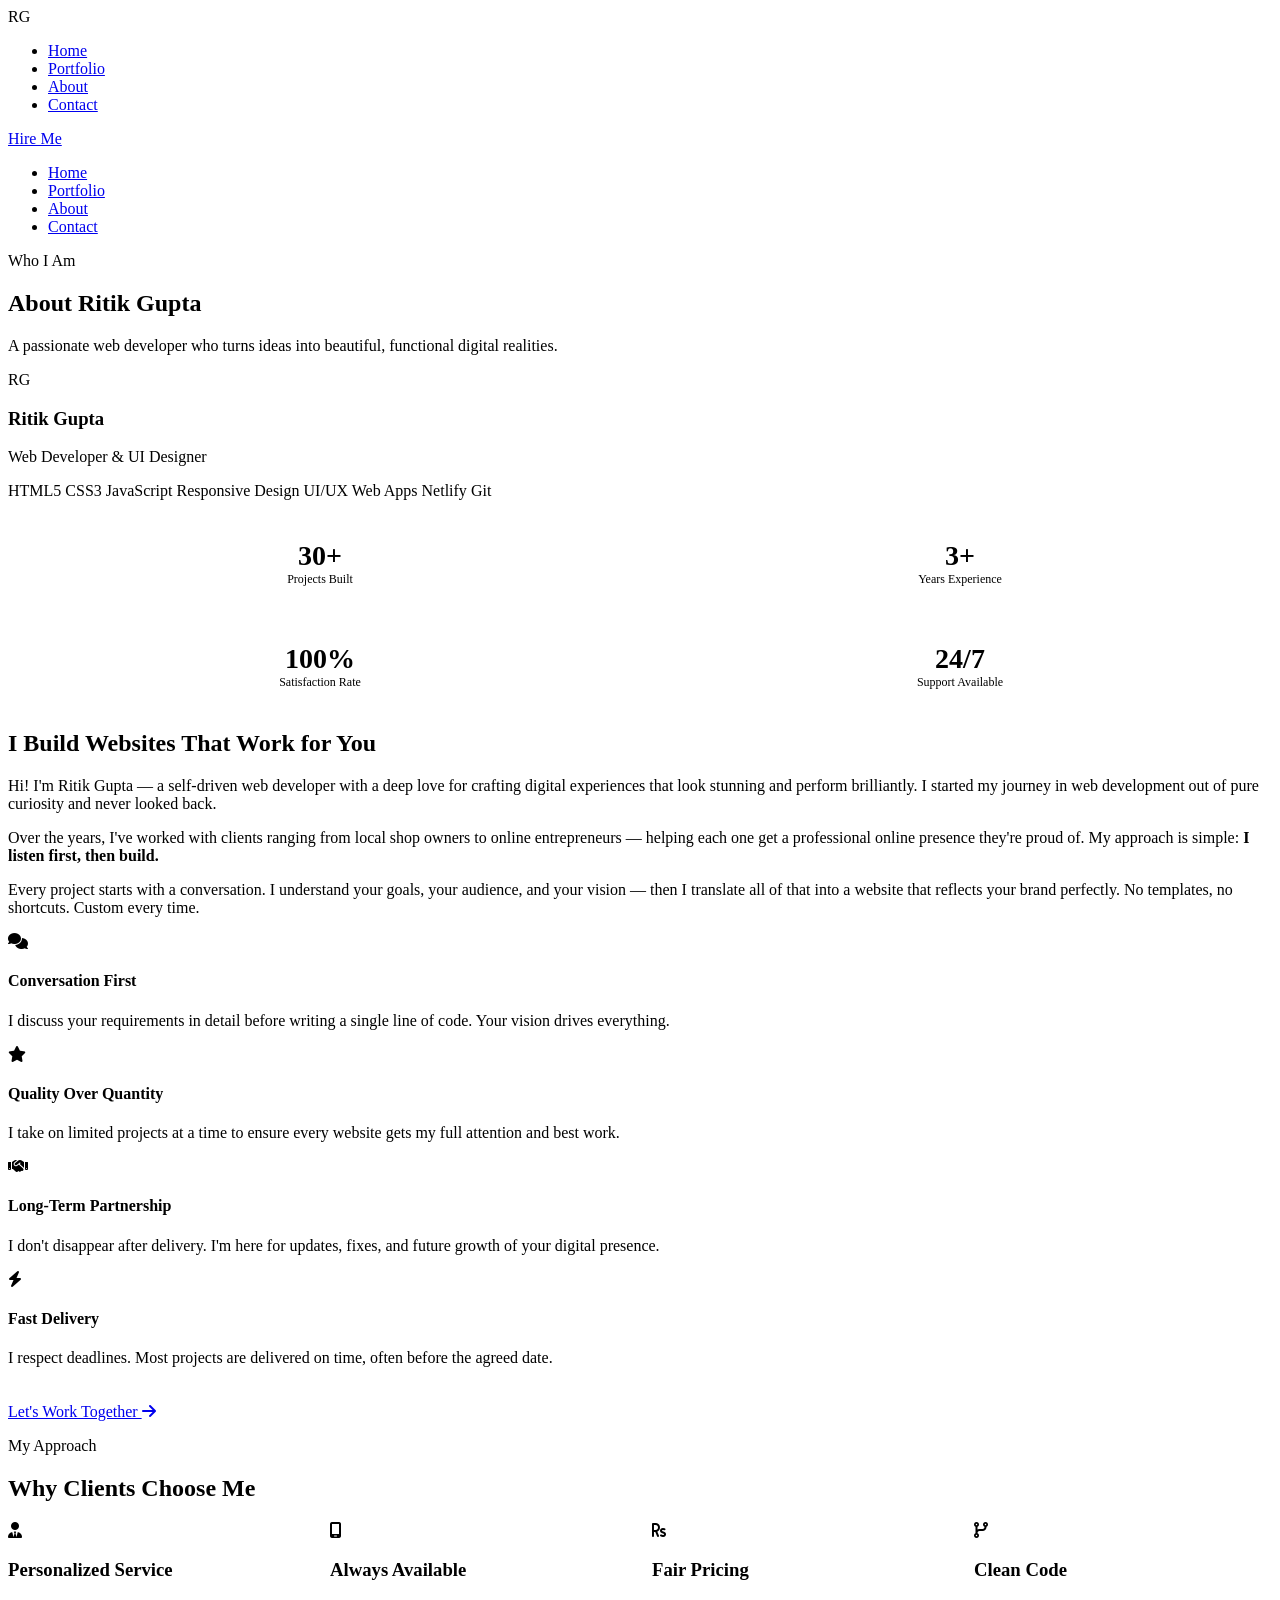
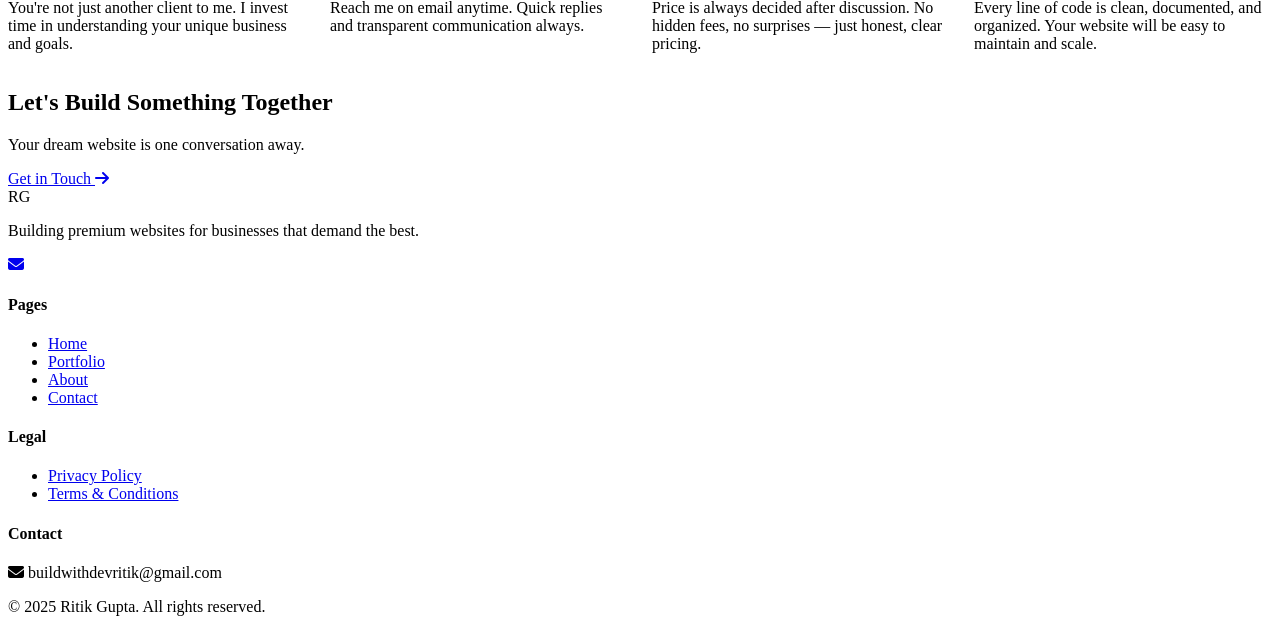
==== about.html @ b6e45e00 "Add files via upload" ====
<!DOCTYPE html>
<html lang="en">
<head>
  <meta charset="UTF-8"/>
  <meta name="viewport" content="width=device-width, initial-scale=1.0"/>
  <title>About | Ritik Gupta</title>
  <link rel="stylesheet" href="css/style.css"/>
  <link rel="stylesheet" href="css/animations.css"/>
  <link href="https://fonts.googleapis.com/css2?family=Playfair+Display:wght@400;600;700;900&family=DM+Sans:wght@300;400;500;600&display=swap" rel="stylesheet"/>
  <link rel="stylesheet" href="https://cdnjs.cloudflare.com/ajax/libs/font-awesome/6.5.0/css/all.min.css"/>
</head>
<body>

  <div class="cursor-dot"></div>
  <div class="cursor-outline"></div>

  <nav class="navbar scrolled" id="navbar">
    <div class="nav-logo"><span class="logo-r">R</span><span class="logo-g">G</span></div>
    <ul class="nav-links">
      <li><a href="index.html">Home</a></li>
      <li><a href="portfolio.html">Portfolio</a></li>
      <li><a href="about.html" class="active">About</a></li>
      <li><a href="contact.html">Contact</a></li>
    </ul>
    <a href="contact.html" class="nav-cta">Hire Me</a>
    <div class="hamburger" id="hamburger"><span></span><span></span><span></span></div>
  </nav>

  <div class="mobile-menu" id="mobileMenu">
    <ul>
      <li><a href="index.html">Home</a></li>
      <li><a href="portfolio.html">Portfolio</a></li>
      <li><a href="about.html">About</a></li>
      <li><a href="contact.html">Contact</a></li>
    </ul>
  </div>

  <section class="page-hero">
    <div class="floating-orb orb1" style="opacity:0.4"></div>
    <p class="page-hero-tag">Who I Am</p>
    <h1>About <span class="gold-text">Ritik Gupta</span></h1>
    <p>A passionate web developer who turns ideas into beautiful, functional digital realities.</p>
  </section>

  <!-- About Main -->
  <section class="section-pad" style="background: var(--dark2);">
    <div class="container">
      <div class="about-grid">
        <div class="about-visual scroll-reveal">
          <div class="about-card-wrap">
            <div class="about-initials">RG</div>
            <h3>Ritik Gupta</h3>
            <p class="role">Web Developer & UI Designer</p>
            <div class="skills-chips">
              <span class="chip">HTML5</span>
              <span class="chip">CSS3</span>
              <span class="chip">JavaScript</span>
              <span class="chip">Responsive Design</span>
              <span class="chip">UI/UX</span>
              <span class="chip">Web Apps</span>
              <span class="chip">Netlify</span>
              <span class="chip">Git</span>
            </div>
          </div>

          <div style="display:grid; grid-template-columns:1fr 1fr; gap:16px; margin-top:20px;">
            <div style="background:var(--dark3); border:1px solid var(--border); border-radius:16px; padding:20px; text-align:center;">
              <div style="font-family:var(--font-display); font-size:28px; font-weight:800; color:var(--gold);">30+</div>
              <div style="font-size:12px; color:var(--white-dim);">Projects Built</div>
            </div>
            <div style="background:var(--dark3); border:1px solid var(--border); border-radius:16px; padding:20px; text-align:center;">
              <div style="font-family:var(--font-display); font-size:28px; font-weight:800; color:var(--gold);">3+</div>
              <div style="font-size:12px; color:var(--white-dim);">Years Experience</div>
            </div>
            <div style="background:var(--dark3); border:1px solid var(--border); border-radius:16px; padding:20px; text-align:center;">
              <div style="font-family:var(--font-display); font-size:28px; font-weight:800; color:var(--gold);">100%</div>
              <div style="font-size:12px; color:var(--white-dim);">Satisfaction Rate</div>
            </div>
            <div style="background:var(--dark3); border:1px solid var(--border); border-radius:16px; padding:20px; text-align:center;">
              <div style="font-family:var(--font-display); font-size:28px; font-weight:800; color:var(--gold);">24/7</div>
              <div style="font-size:12px; color:var(--white-dim);">Support Available</div>
            </div>
          </div>
        </div>

        <div class="about-content scroll-reveal">
          <h2>I Build Websites That <span class="gold-text">Work for You</span></h2>
          <p>Hi! I'm Ritik Gupta — a self-driven web developer with a deep love for crafting digital experiences that look stunning and perform brilliantly. I started my journey in web development out of pure curiosity and never looked back.</p>
          <p>Over the years, I've worked with clients ranging from local shop owners to online entrepreneurs — helping each one get a professional online presence they're proud of. My approach is simple: <strong>I listen first, then build.</strong></p>
          <p>Every project starts with a conversation. I understand your goals, your audience, and your vision — then I translate all of that into a website that reflects your brand perfectly. No templates, no shortcuts. Custom every time.</p>

          <div class="about-values">
            <div class="value-item">
              <i class="fa-solid fa-comments value-icon"></i>
              <div>
                <h4>Conversation First</h4>
                <p>I discuss your requirements in detail before writing a single line of code. Your vision drives everything.</p>
              </div>
            </div>
            <div class="value-item">
              <i class="fa-solid fa-star value-icon"></i>
              <div>
                <h4>Quality Over Quantity</h4>
                <p>I take on limited projects at a time to ensure every website gets my full attention and best work.</p>
              </div>
            </div>
            <div class="value-item">
              <i class="fa-solid fa-handshake value-icon"></i>
              <div>
                <h4>Long-Term Partnership</h4>
                <p>I don't disappear after delivery. I'm here for updates, fixes, and future growth of your digital presence.</p>
              </div>
            </div>
            <div class="value-item">
              <i class="fa-solid fa-bolt value-icon"></i>
              <div>
                <h4>Fast Delivery</h4>
                <p>I respect deadlines. Most projects are delivered on time, often before the agreed date.</p>
              </div>
            </div>
          </div>

          <div style="margin-top:36px;">
            <a href="contact.html" class="btn-primary">Let's Work Together <i class="fa-solid fa-arrow-right"></i></a>
          </div>
        </div>
      </div>
    </div>
  </section>

  <!-- How I Work -->
  <section class="section-pad">
    <div class="container">
      <div class="section-header">
        <p class="section-tag">My Approach</p>
        <h2 class="section-title">Why Clients <span class="gold-text">Choose Me</span></h2>
      </div>
      <div style="display:grid; grid-template-columns: repeat(auto-fit, minmax(260px, 1fr)); gap:24px;">
        <div class="service-card scroll-reveal">
          <div class="service-icon"><i class="fa-solid fa-user-tie"></i></div>
          <h3>Personalized Service</h3>
          <p>You're not just another client to me. I invest time in understanding your unique business and goals.</p>
        </div>
        <div class="service-card scroll-reveal">
          <div class="service-icon"><i class="fa-solid fa-mobile-screen"></i></div>
          <h3>Always Available</h3>
          <p>Reach me on email anytime. Quick replies and transparent communication always.</p>
        </div>
        <div class="service-card scroll-reveal">
          <div class="service-icon"><i class="fa-solid fa-rupee-sign"></i></div>
          <h3>Fair Pricing</h3>
          <p>Price is always decided after discussion. No hidden fees, no surprises — just honest, clear pricing.</p>
        </div>
        <div class="service-card scroll-reveal">
          <div class="service-icon"><i class="fa-solid fa-code-branch"></i></div>
          <h3>Clean Code</h3>
          <p>Every line of code is clean, documented, and organized. Your website will be easy to maintain and scale.</p>
        </div>
      </div>
    </div>
  </section>

  <!-- CTA -->
  <section class="cta-section scroll-reveal">
    <div class="cta-glow"></div>
    <div class="container cta-inner">
      <h2>Let's Build Something <span class="gold-text">Together</span></h2>
      <p>Your dream website is one conversation away.</p>
      <a href="contact.html" class="btn-primary large">Get in Touch <i class="fa-solid fa-arrow-right"></i></a>
    </div>
  </section>

  <footer class="footer">
    <div class="container footer-inner">
      <div class="footer-brand">
        <div class="nav-logo"><span class="logo-r">R</span><span class="logo-g">G</span></div>
        <p>Building premium websites for businesses that demand the best.</p>
        <div class="footer-socials">
          <a href="mailto:buildwithdevritik@gmail.com"><i class="fa-solid fa-envelope"></i></a>
          
        </div>
      </div>
      <div class="footer-links">
        <h4>Pages</h4>
        <ul>
          <li><a href="index.html">Home</a></li>
          <li><a href="portfolio.html">Portfolio</a></li>
          <li><a href="about.html">About</a></li>
          <li><a href="contact.html">Contact</a></li>
        </ul>
      </div>
      <div class="footer-links">
        <h4>Legal</h4>
        <ul>
          <li><a href="privacy.html">Privacy Policy</a></li>
          <li><a href="terms.html">Terms & Conditions</a></li>
        </ul>
      </div>
      <div class="footer-contact">
        <h4>Contact</h4>
        <p><i class="fa-solid fa-envelope"></i> buildwithdevritik@gmail.com</p>
      </div>
    </div>
    <div class="footer-bottom"><p>© 2025 Ritik Gupta. All rights reserved.</p></div>
  </footer>

  <script src="js/main.js"></script>
</body>
</html>
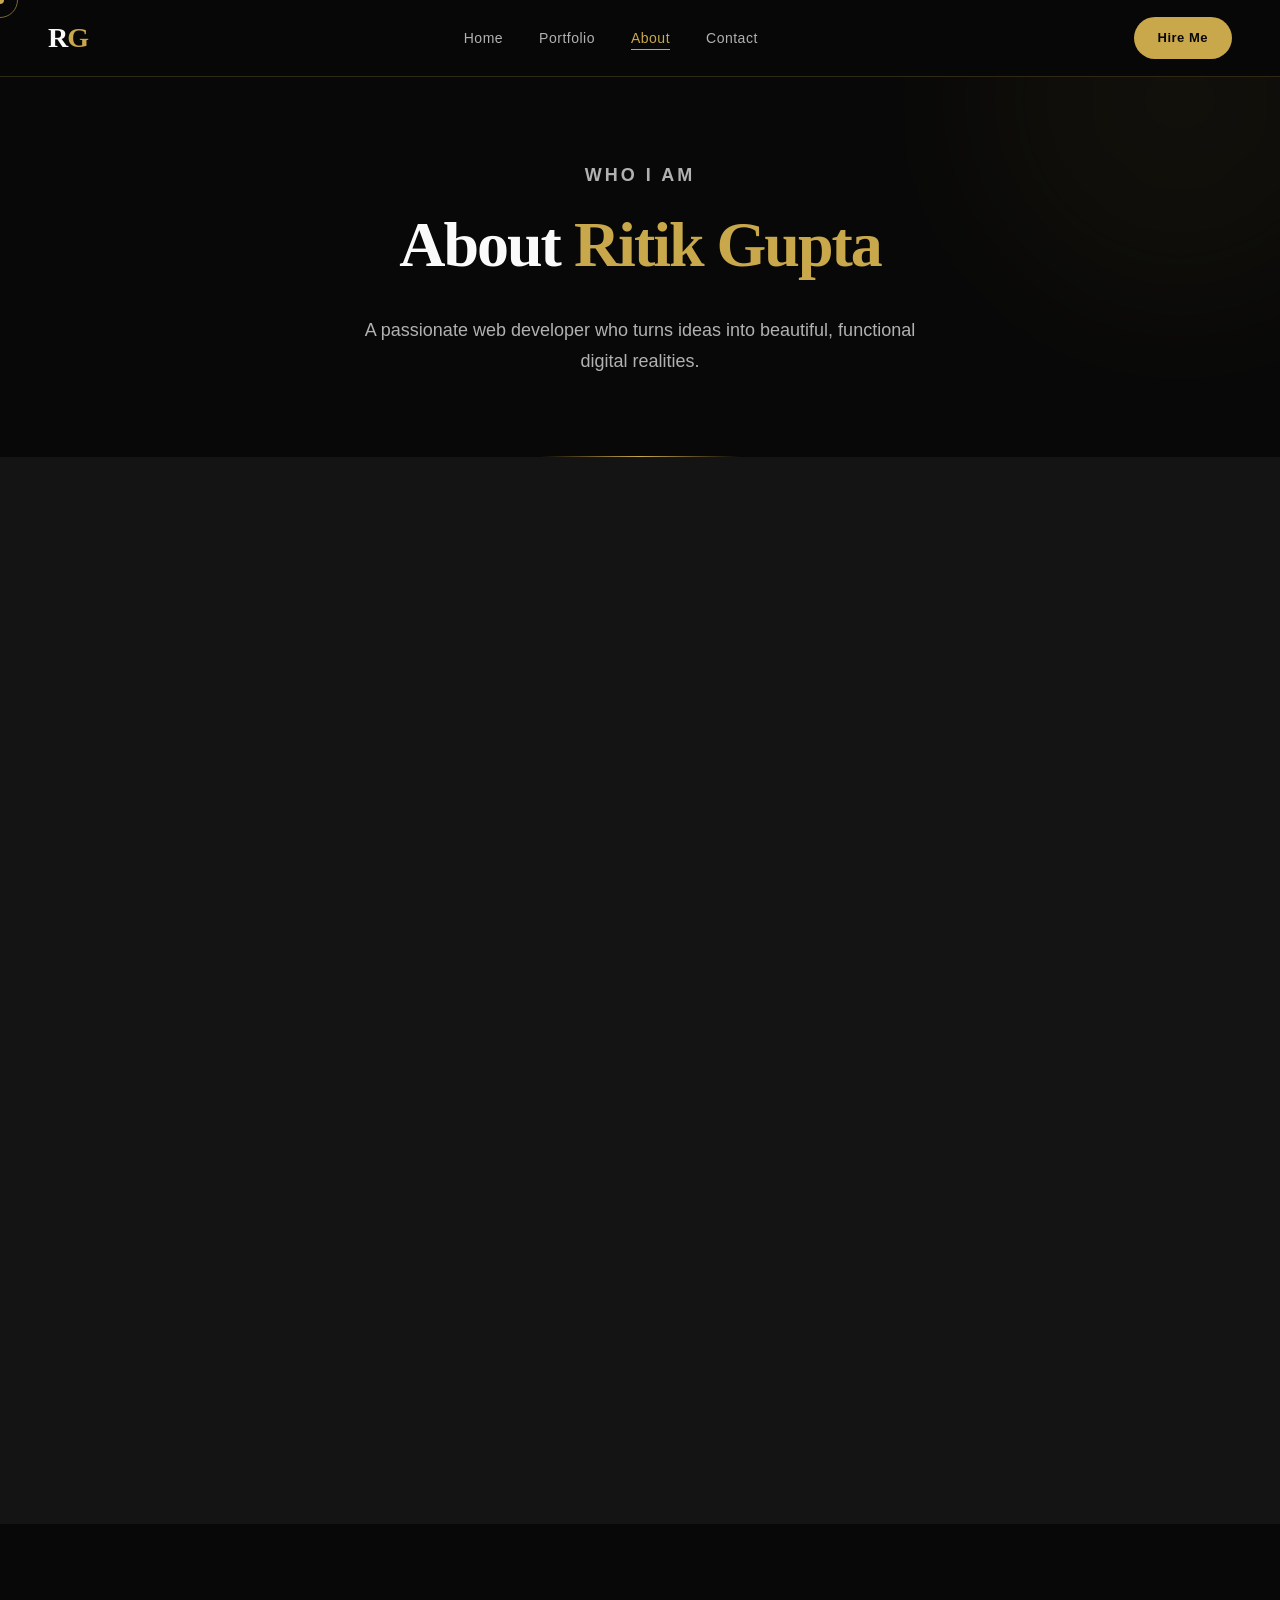
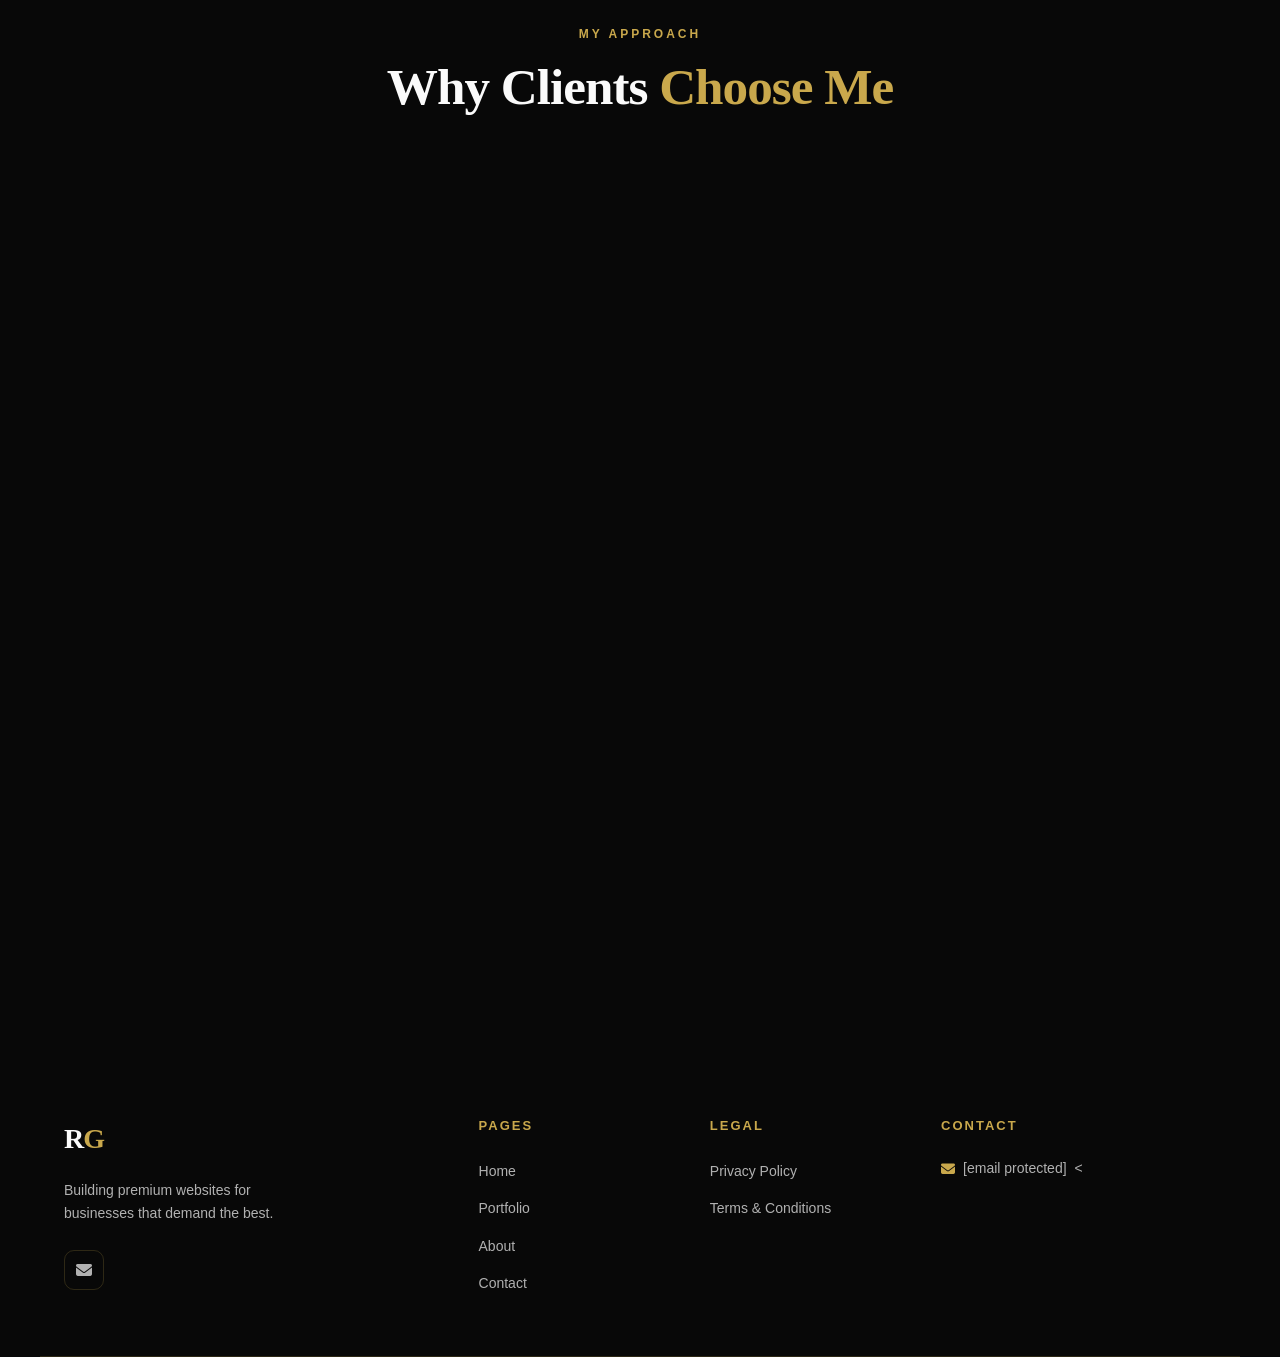
==== commit e74b70c7: "Add files via upload" ====
--- a/about.html
+++ b/about.html
@@ -4,8 +4,8 @@
   <meta charset="UTF-8"/>
   <meta name="viewport" content="width=device-width, initial-scale=1.0"/>
   <title>About | Ritik Gupta</title>
-  <link rel="stylesheet" href="css/style.css"/>
-  <link rel="stylesheet" href="css/animations.css"/>
+  <link rel="stylesheet" href="style.css"/>
+  <link rel="stylesheet" href="animations.css"/>
   <link href="https://fonts.googleapis.com/css2?family=Playfair+Display:wght@400;600;700;900&family=DM+Sans:wght@300;400;500;600&display=swap" rel="stylesheet"/>
   <link rel="stylesheet" href="https://cdnjs.cloudflare.com/ajax/libs/font-awesome/6.5.0/css/all.min.css"/>
 </head>
@@ -176,7 +176,7 @@
         <div class="nav-logo"><span class="logo-r">R</span><span class="logo-g">G</span></div>
         <p>Building premium websites for businesses that demand the best.</p>
         <div class="footer-socials">
-          <a href="mailto:buildwithdevritik@gmail.com"><i class="fa-solid fa-envelope"></i></a>
+          <a href="/cdn-cgi/l/email-protection#b1d3c4d8ddd5c6d8c5d9d5d4c7c3d8c5d8daf1d6dcd0d8dd9fd2dedc"><i class="fa-solid fa-envelope"></i></a>
           
         </div>
       </div>
@@ -198,12 +198,4 @@
       </div>
       <div class="footer-contact">
         <h4>Contact</h4>
-        <p><i class="fa-solid fa-envelope"></i> buildwithdevritik@gmail.com</p>
-      </div>
-    </div>
-    <div class="footer-bottom"><p>© 2025 Ritik Gupta. All rights reserved.</p></div>
-  </footer>
-
-  <script src="js/main.js"></script>
-</body>
-</html>
+        <p><i class="fa-solid fa-envelope"></i> <a href="/cdn-cgi/l/email-protection" class="__cf_email__" data-cfemail="6507100c0901120c110d010013170c110c0e250208040c094b060a08">[email&#160;protected]</a><
--- a/style.css
+++ b/style.css
@@ -0,0 +1,817 @@
+/* ===== ROOT VARIABLES ===== */
+:root {
+  --gold: #C9A84C;
+  --gold-light: #E8C97A;
+  --gold-dark: #9A7A2E;
+  --black: #080808;
+  --dark: #0E0E0E;
+  --dark2: #141414;
+  --dark3: #1C1C1C;
+  --dark4: #242424;
+  --white: #FAFAFA;
+  --white-dim: rgba(250,250,250,0.7);
+  --white-faint: rgba(250,250,250,0.1);
+  --gold-glow: rgba(201,168,76,0.3);
+  --gold-faint: rgba(201,168,76,0.08);
+  --border: rgba(201,168,76,0.2);
+  --font-display: 'Playfair Display', serif;
+  --font-body: 'DM Sans', sans-serif;
+  --transition: all 0.35s cubic-bezier(0.4, 0, 0.2, 1);
+}
+
+*, *::before, *::after { box-sizing: border-box; margin: 0; padding: 0; }
+
+html { scroll-behavior: smooth; }
+
+body {
+  background: var(--black);
+  color: var(--white);
+  font-family: var(--font-body);
+  font-size: 16px;
+  line-height: 1.7;
+  overflow-x: hidden;
+}
+
+a { text-decoration: none; color: inherit; }
+ul { list-style: none; }
+img { max-width: 100%; display: block; }
+
+.container { max-width: 1200px; margin: 0 auto; padding: 0 24px; }
+.section-pad { padding: 100px 0; }
+
+/* ===== CURSOR ===== */
+.cursor-dot {
+  width: 8px; height: 8px;
+  background: var(--gold);
+  border-radius: 50%;
+  position: fixed; top: 0; left: 0;
+  pointer-events: none;
+  z-index: 9999;
+  transform: translate(-50%, -50%);
+  transition: transform 0.05s;
+}
+.cursor-outline {
+  width: 36px; height: 36px;
+  border: 1.5px solid var(--gold);
+  border-radius: 50%;
+  position: fixed; top: 0; left: 0;
+  pointer-events: none;
+  z-index: 9998;
+  transform: translate(-50%, -50%);
+  transition: transform 0.12s ease, width 0.2s, height 0.2s, border-color 0.2s;
+  opacity: 0.6;
+}
+
+/* ===== NAVBAR ===== */
+.navbar {
+  position: fixed; top: 0; left: 0; right: 0;
+  z-index: 1000;
+  padding: 20px 48px;
+  display: flex;
+  align-items: center;
+  justify-content: space-between;
+  transition: var(--transition);
+}
+.navbar.scrolled {
+  background: rgba(8,8,8,0.95);
+  backdrop-filter: blur(20px);
+  border-bottom: 1px solid var(--border);
+  padding: 14px 48px;
+}
+.nav-logo {
+  font-family: var(--font-display);
+  font-size: 28px;
+  font-weight: 700;
+  letter-spacing: -1px;
+}
+.logo-r { color: var(--white); }
+.logo-g { color: var(--gold); }
+
+.nav-links {
+  display: flex;
+  gap: 36px;
+}
+.nav-links a {
+  font-size: 14px;
+  font-weight: 500;
+  letter-spacing: 0.5px;
+  color: var(--white-dim);
+  transition: var(--transition);
+  position: relative;
+}
+.nav-links a::after {
+  content: '';
+  position: absolute;
+  bottom: -4px; left: 0;
+  width: 0; height: 1px;
+  background: var(--gold);
+  transition: width 0.3s ease;
+}
+.nav-links a:hover, .nav-links a.active {
+  color: var(--gold);
+}
+.nav-links a:hover::after, .nav-links a.active::after { width: 100%; }
+
+.nav-cta {
+  background: var(--gold);
+  color: var(--black);
+  font-size: 13px;
+  font-weight: 600;
+  padding: 10px 24px;
+  border-radius: 40px;
+  letter-spacing: 0.5px;
+  transition: var(--transition);
+}
+.nav-cta:hover { background: var(--gold-light); transform: translateY(-2px); }
+
+.hamburger { display: none; flex-direction: column; gap: 5px; cursor: pointer; }
+.hamburger span { display: block; width: 24px; height: 2px; background: var(--white); border-radius: 2px; transition: var(--transition); }
+
+.mobile-menu {
+  display: none;
+  position: fixed;
+  top: 0; left: 0; right: 0; bottom: 0;
+  background: var(--dark);
+  z-index: 900;
+  justify-content: center;
+  align-items: center;
+  flex-direction: column;
+}
+.mobile-menu.active { display: flex; }
+.mobile-menu ul { display: flex; flex-direction: column; gap: 32px; text-align: center; }
+.mobile-menu a { font-size: 28px; font-family: var(--font-display); color: var(--white); }
+.mobile-menu a:hover { color: var(--gold); }
+
+/* ===== HERO ===== */
+.hero {
+  min-height: 100vh;
+  display: flex;
+  align-items: center;
+  justify-content: center;
+  padding: 120px 48px 80px;
+  position: relative;
+  overflow: hidden;
+  gap: 60px;
+}
+
+.hero-bg-grid {
+  position: absolute; inset: 0;
+  background-image: 
+    linear-gradient(rgba(201,168,76,0.04) 1px, transparent 1px),
+    linear-gradient(90deg, rgba(201,168,76,0.04) 1px, transparent 1px);
+  background-size: 60px 60px;
+  pointer-events: none;
+}
+
+.floating-orb {
+  position: absolute;
+  border-radius: 50%;
+  filter: blur(80px);
+  pointer-events: none;
+  animation: floatOrb 8s ease-in-out infinite;
+}
+.orb1 { width: 400px; height: 400px; background: rgba(201,168,76,0.12); top: -100px; right: -100px; animation-delay: 0s; }
+.orb2 { width: 300px; height: 300px; background: rgba(201,168,76,0.08); bottom: -50px; left: -80px; animation-delay: 3s; }
+.orb3 { width: 200px; height: 200px; background: rgba(201,168,76,0.06); top: 40%; left: 40%; animation-delay: 5s; }
+
+.hero-content { flex: 1; max-width: 600px; z-index: 1; }
+
+.hero-tag {
+  display: inline-flex;
+  align-items: center;
+  gap: 8px;
+  font-size: 13px;
+  color: var(--gold);
+  letter-spacing: 1px;
+  font-weight: 500;
+  margin-bottom: 24px;
+  padding: 8px 16px;
+  border: 1px solid var(--border);
+  border-radius: 40px;
+  background: var(--gold-faint);
+}
+
+.hero-title {
+  font-family: var(--font-display);
+  font-size: clamp(44px, 6vw, 76px);
+  font-weight: 900;
+  line-height: 1.1;
+  margin-bottom: 24px;
+  letter-spacing: -2px;
+}
+
+.gold-text { color: var(--gold); }
+.outline-text {
+  -webkit-text-stroke: 2px var(--gold);
+  color: transparent;
+}
+
+.hero-sub {
+  font-size: 17px;
+  color: var(--white-dim);
+  margin-bottom: 36px;
+  max-width: 480px;
+}
+.hero-sub strong { color: var(--white); }
+
+.hero-btns { display: flex; gap: 16px; flex-wrap: wrap; margin-bottom: 52px; }
+
+.btn-primary {
+  display: inline-flex;
+  align-items: center;
+  gap: 8px;
+  background: var(--gold);
+  color: var(--black);
+  font-weight: 600;
+  font-size: 14px;
+  padding: 14px 30px;
+  border-radius: 40px;
+  transition: var(--transition);
+  letter-spacing: 0.3px;
+}
+.btn-primary:hover { background: var(--gold-light); transform: translateY(-3px); box-shadow: 0 12px 40px rgba(201,168,76,0.35); }
+.btn-primary.large { font-size: 16px; padding: 18px 40px; }
+
+.btn-ghost {
+  display: inline-flex;
+  align-items: center;
+  gap: 8px;
+  border: 1px solid var(--border);
+  color: var(--white);
+  font-weight: 500;
+  font-size: 14px;
+  padding: 14px 30px;
+  border-radius: 40px;
+  transition: var(--transition);
+}
+.btn-ghost:hover { border-color: var(--gold); color: var(--gold); transform: translateY(-3px); }
+
+.hero-stats { display: flex; align-items: center; gap: 32px; }
+.stat-num {
+  display: block;
+  font-family: var(--font-display);
+  font-size: 32px;
+  font-weight: 700;
+  color: var(--gold);
+}
+.stat-label { font-size: 12px; color: var(--white-dim); letter-spacing: 0.5px; }
+.stat-divider { width: 1px; height: 40px; background: var(--border); }
+
+/* ===== HERO VISUAL ===== */
+.hero-visual { flex: 1; max-width: 480px; z-index: 1; }
+
+.hero-card {
+  position: relative;
+  border-radius: 20px;
+  border: 1px solid var(--border);
+  background: var(--dark2);
+  overflow: hidden;
+  animation: floatCard 4s ease-in-out infinite;
+}
+.card-glow {
+  position: absolute;
+  inset: 0;
+  background: radial-gradient(circle at 30% 30%, var(--gold-glow), transparent 60%);
+  pointer-events: none;
+}
+
+.code-window { padding: 24px; }
+.code-dots { display: flex; gap: 8px; margin-bottom: 20px; }
+.dot { width: 12px; height: 12px; border-radius: 50%; }
+.dot.red { background: #FF5F57; }
+.dot.yellow { background: #FEBC2E; }
+.dot.green { background: #28C840; }
+.code-body { font-family: 'Courier New', monospace; font-size: 14px; line-height: 2; }
+.c-purple { color: #C792EA; }
+.c-blue { color: #82AAFF; }
+.c-gold { color: var(--gold); }
+.c-green { color: #C3E88D; }
+
+/* ===== SECTION HEADERS ===== */
+.section-header { text-align: center; margin-bottom: 64px; }
+.section-tag {
+  font-size: 12px;
+  letter-spacing: 3px;
+  text-transform: uppercase;
+  color: var(--gold);
+  font-weight: 600;
+  margin-bottom: 12px;
+  display: block;
+}
+.section-title {
+  font-family: var(--font-display);
+  font-size: clamp(32px, 4vw, 52px);
+  font-weight: 800;
+  letter-spacing: -1px;
+  line-height: 1.2;
+  margin-bottom: 16px;
+}
+.section-sub { color: var(--white-dim); max-width: 560px; margin: 0 auto; font-size: 16px; }
+
+/* ===== SERVICES ===== */
+.services { background: var(--dark2); }
+.services-grid {
+  display: grid;
+  grid-template-columns: repeat(auto-fit, minmax(320px, 1fr));
+  gap: 24px;
+}
+.service-card {
+  background: var(--dark3);
+  border: 1px solid var(--border);
+  border-radius: 20px;
+  padding: 36px;
+  transition: var(--transition);
+  position: relative;
+  overflow: hidden;
+}
+.service-card::before {
+  content: '';
+  position: absolute;
+  top: 0; left: 0; right: 0;
+  height: 2px;
+  background: linear-gradient(90deg, transparent, var(--gold), transparent);
+  opacity: 0;
+  transition: opacity 0.3s;
+}
+.service-card:hover { transform: translateY(-8px); border-color: var(--gold); box-shadow: 0 20px 60px rgba(201,168,76,0.15); }
+.service-card:hover::before { opacity: 1; }
+
+.featured-card {
+  border-color: var(--gold);
+  background: linear-gradient(135deg, var(--dark3), rgba(201,168,76,0.06));
+}
+.featured-badge {
+  display: inline-block;
+  background: var(--gold);
+  color: var(--black);
+  font-size: 11px;
+  font-weight: 700;
+  padding: 4px 12px;
+  border-radius: 40px;
+  letter-spacing: 1px;
+  margin-bottom: 20px;
+}
+
+.service-icon {
+  width: 56px; height: 56px;
+  background: var(--gold-faint);
+  border: 1px solid var(--border);
+  border-radius: 14px;
+  display: flex;
+  align-items: center;
+  justify-content: center;
+  margin-bottom: 20px;
+  font-size: 22px;
+  color: var(--gold);
+  transition: var(--transition);
+}
+.service-card:hover .service-icon { background: var(--gold); color: var(--black); }
+
+.service-card h3 { font-family: var(--font-display); font-size: 22px; font-weight: 700; margin-bottom: 12px; }
+.service-card p { color: var(--white-dim); font-size: 14px; margin-bottom: 20px; }
+
+.service-list { display: flex; flex-direction: column; gap: 8px; margin-bottom: 24px; }
+.service-list li { font-size: 13px; color: var(--white-dim); }
+
+.service-link {
+  font-size: 13px;
+  color: var(--gold);
+  font-weight: 600;
+  letter-spacing: 0.3px;
+  transition: var(--transition);
+}
+.service-link:hover { letter-spacing: 1px; }
+
+/* ===== DEMO SECTION ===== */
+.demo-showcase {
+  display: flex;
+  gap: 60px;
+  align-items: center;
+  background: var(--dark2);
+  border: 1px solid var(--border);
+  border-radius: 24px;
+  padding: 48px;
+  position: relative;
+  overflow: hidden;
+}
+.demo-showcase::before {
+  content: '';
+  position: absolute;
+  top: 0; left: 0; right: 0; height: 1px;
+  background: linear-gradient(90deg, transparent, var(--gold), transparent);
+}
+.demo-info { flex: 1; }
+.demo-badge {
+  display: inline-block;
+  background: var(--gold-faint);
+  border: 1px solid var(--border);
+  color: var(--gold);
+  font-size: 11px;
+  font-weight: 600;
+  padding: 6px 14px;
+  border-radius: 40px;
+  letter-spacing: 1px;
+  margin-bottom: 20px;
+}
+.demo-info h3 { font-family: var(--font-display); font-size: 28px; font-weight: 800; margin-bottom: 16px; }
+.demo-info p { color: var(--white-dim); margin-bottom: 24px; }
+.demo-features { display: flex; flex-direction: column; gap: 10px; margin-bottom: 32px; }
+.demo-features li { display: flex; align-items: center; gap: 10px; font-size: 14px; color: var(--white-dim); }
+.demo-features li i { color: var(--gold); }
+
+.demo-preview { flex: 1.2; }
+.browser-frame {
+  border-radius: 12px;
+  overflow: hidden;
+  border: 1px solid var(--border);
+  background: var(--dark3);
+}
+.browser-bar {
+  background: var(--dark4);
+  padding: 12px 16px;
+  display: flex;
+  align-items: center;
+  gap: 12px;
+  border-bottom: 1px solid var(--border);
+}
+.browser-dots { display: flex; gap: 6px; }
+.browser-dots span { width: 10px; height: 10px; border-radius: 50%; background: var(--dark2); }
+.browser-url { font-size: 11px; color: var(--white-dim); background: var(--dark2); padding: 4px 12px; border-radius: 20px; }
+.browser-frame iframe { width: 100%; height: 340px; border: none; display: block; }
+
+/* ===== PROCESS ===== */
+.process { background: var(--dark2); }
+.process-steps {
+  display: flex;
+  align-items: flex-start;
+  gap: 16px;
+  flex-wrap: wrap;
+  justify-content: center;
+}
+.process-step {
+  flex: 1;
+  min-width: 200px;
+  max-width: 240px;
+  text-align: center;
+}
+.step-num {
+  font-family: var(--font-display);
+  font-size: 52px;
+  font-weight: 900;
+  color: transparent;
+  -webkit-text-stroke: 1px var(--gold);
+  line-height: 1;
+  margin-bottom: 16px;
+  opacity: 0.7;
+}
+.process-step h3 { font-family: var(--font-display); font-size: 20px; font-weight: 700; margin-bottom: 10px; }
+.process-step p { font-size: 14px; color: var(--white-dim); }
+.process-arrow { font-size: 28px; color: var(--gold); opacity: 0.4; margin-top: 30px; }
+
+/* ===== REVIEWS ===== */
+.reviews-grid {
+  display: grid;
+  grid-template-columns: repeat(auto-fit, minmax(320px, 1fr));
+  gap: 24px;
+}
+.review-card {
+  background: var(--dark2);
+  border: 1px solid var(--border);
+  border-radius: 20px;
+  padding: 32px;
+  transition: var(--transition);
+}
+.review-card:hover { border-color: var(--gold); transform: translateY(-6px); box-shadow: 0 16px 50px rgba(201,168,76,0.1); }
+.stars { font-size: 18px; color: var(--gold); margin-bottom: 16px; letter-spacing: 2px; }
+.review-text { font-size: 14px; color: var(--white-dim); font-style: italic; line-height: 1.8; margin-bottom: 24px; }
+.reviewer { display: flex; align-items: center; gap: 14px; }
+.reviewer-avatar {
+  width: 44px; height: 44px;
+  background: linear-gradient(135deg, var(--gold-dark), var(--gold));
+  color: var(--black);
+  border-radius: 50%;
+  display: flex;
+  align-items: center;
+  justify-content: center;
+  font-weight: 700;
+  font-size: 14px;
+  flex-shrink: 0;
+}
+.reviewer-name { font-weight: 600; font-size: 14px; }
+.reviewer-role { font-size: 12px; color: var(--white-dim); }
+
+/* ===== CTA ===== */
+.cta-section {
+  background: var(--dark2);
+  padding: 100px 24px;
+  text-align: center;
+  position: relative;
+  overflow: hidden;
+  border-top: 1px solid var(--border);
+  border-bottom: 1px solid var(--border);
+}
+.cta-glow {
+  position: absolute;
+  top: 50%; left: 50%;
+  transform: translate(-50%,-50%);
+  width: 600px; height: 400px;
+  background: radial-gradient(ellipse, rgba(201,168,76,0.15), transparent 70%);
+  pointer-events: none;
+}
+.cta-inner h2 { font-family: var(--font-display); font-size: clamp(32px, 4vw, 52px); font-weight: 800; margin-bottom: 16px; }
+.cta-inner p { color: var(--white-dim); font-size: 18px; margin-bottom: 40px; }
+
+/* ===== FOOTER ===== */
+.footer { background: var(--black); padding: 80px 0 0; }
+.footer-inner {
+  display: grid;
+  grid-template-columns: 2fr 1fr 1fr 1.5fr;
+  gap: 48px;
+  padding-bottom: 60px;
+  border-bottom: 1px solid var(--border);
+}
+.footer-brand .nav-logo { margin-bottom: 16px; }
+.footer-brand p { font-size: 14px; color: var(--white-dim); max-width: 260px; margin-bottom: 24px; }
+.footer-socials { display: flex; gap: 14px; }
+.footer-socials a {
+  width: 40px; height: 40px;
+  border: 1px solid var(--border);
+  border-radius: 10px;
+  display: flex; align-items: center; justify-content: center;
+  color: var(--white-dim);
+  font-size: 16px;
+  transition: var(--transition);
+}
+.footer-socials a:hover { border-color: var(--gold); color: var(--gold); }
+.footer-links h4, .footer-contact h4 { font-size: 13px; letter-spacing: 2px; text-transform: uppercase; color: var(--gold); margin-bottom: 20px; font-weight: 600; }
+.footer-links ul { display: flex; flex-direction: column; gap: 10px; }
+.footer-links a { font-size: 14px; color: var(--white-dim); transition: var(--transition); }
+.footer-links a:hover { color: var(--gold); padding-left: 4px; }
+.footer-contact p { font-size: 14px; color: var(--white-dim); margin-bottom: 10px; display: flex; align-items: center; gap: 8px; }
+.footer-contact p i { color: var(--gold); }
+.footer-bottom { text-align: center; padding: 24px; font-size: 13px; color: var(--white-dim); }
+
+/* ===== PAGE HERO (inner pages) ===== */
+.page-hero {
+  padding: 160px 24px 80px;
+  text-align: center;
+  position: relative;
+  overflow: hidden;
+}
+.page-hero::after {
+  content: '';
+  position: absolute;
+  bottom: 0; left: 50%; transform: translateX(-50%);
+  width: 200px; height: 1px;
+  background: linear-gradient(90deg, transparent, var(--gold), transparent);
+}
+.page-hero-tag { display: inline-block; font-size: 12px; letter-spacing: 3px; text-transform: uppercase; color: var(--gold); font-weight: 600; margin-bottom: 16px; }
+.page-hero h1 { font-family: var(--font-display); font-size: clamp(36px, 5vw, 64px); font-weight: 900; letter-spacing: -2px; margin-bottom: 16px; }
+.page-hero p { color: var(--white-dim); font-size: 18px; max-width: 560px; margin: 0 auto; }
+
+/* ===== PORTFOLIO PAGE ===== */
+.portfolio-grid {
+  display: grid;
+  grid-template-columns: repeat(auto-fit, minmax(340px, 1fr));
+  gap: 28px;
+}
+.portfolio-card {
+  background: var(--dark2);
+  border: 1px solid var(--border);
+  border-radius: 20px;
+  overflow: hidden;
+  transition: var(--transition);
+}
+.portfolio-card:hover { border-color: var(--gold); transform: translateY(-8px); box-shadow: 0 20px 60px rgba(201,168,76,0.15); }
+.portfolio-thumb {
+  height: 200px;
+  background: var(--dark3);
+  position: relative;
+  overflow: hidden;
+  display: flex;
+  align-items: center;
+  justify-content: center;
+}
+.portfolio-thumb-inner {
+  width: 100%; height: 100%;
+  display: flex; align-items: center; justify-content: center;
+  font-size: 48px;
+}
+.portfolio-thumb-iframe-wrap {
+  width: 100%; height: 100%;
+  overflow: hidden;
+  pointer-events: none;
+}
+.portfolio-thumb-iframe-wrap iframe {
+  width: 200%; height: 200%;
+  transform: scale(0.5);
+  transform-origin: top left;
+  border: none;
+  pointer-events: none;
+}
+.portfolio-overlay {
+  position: absolute; inset: 0;
+  background: rgba(8,8,8,0.85);
+  display: flex; align-items: center; justify-content: center;
+  opacity: 0;
+  transition: var(--transition);
+}
+.portfolio-card:hover .portfolio-overlay { opacity: 1; }
+.portfolio-overlay a {
+  background: var(--gold);
+  color: var(--black);
+  font-weight: 600;
+  font-size: 13px;
+  padding: 10px 22px;
+  border-radius: 40px;
+}
+.portfolio-body { padding: 24px; }
+.portfolio-tag {
+  font-size: 11px;
+  letter-spacing: 2px;
+  text-transform: uppercase;
+  color: var(--gold);
+  font-weight: 600;
+  margin-bottom: 10px;
+  display: block;
+}
+.portfolio-body h3 { font-family: var(--font-display); font-size: 20px; font-weight: 700; margin-bottom: 8px; }
+.portfolio-body p { font-size: 14px; color: var(--white-dim); }
+
+/* ===== ABOUT PAGE ===== */
+.about-grid { display: grid; grid-template-columns: 1fr 1fr; gap: 80px; align-items: center; }
+.about-visual {
+  position: relative;
+}
+.about-card-wrap {
+  background: var(--dark2);
+  border: 1px solid var(--border);
+  border-radius: 24px;
+  padding: 40px;
+  text-align: center;
+  position: relative;
+}
+.about-card-wrap::before {
+  content: '';
+  position: absolute;
+  top: 0; left: 0; right: 0; height: 2px;
+  background: linear-gradient(90deg, transparent, var(--gold), transparent);
+}
+.about-initials {
+  width: 100px; height: 100px;
+  background: linear-gradient(135deg, var(--gold-dark), var(--gold));
+  color: var(--black);
+  border-radius: 50%;
+  display: flex; align-items: center; justify-content: center;
+  font-family: var(--font-display);
+  font-size: 36px;
+  font-weight: 900;
+  margin: 0 auto 20px;
+}
+.about-card-wrap h3 { font-family: var(--font-display); font-size: 24px; font-weight: 700; margin-bottom: 6px; }
+.about-card-wrap .role { color: var(--gold); font-size: 14px; margin-bottom: 20px; }
+.skills-chips { display: flex; flex-wrap: wrap; gap: 8px; justify-content: center; }
+.chip {
+  background: var(--gold-faint);
+  border: 1px solid var(--border);
+  color: var(--white-dim);
+  font-size: 12px;
+  padding: 6px 14px;
+  border-radius: 40px;
+}
+.about-content h2 { font-family: var(--font-display); font-size: clamp(28px, 3vw, 40px); font-weight: 800; margin-bottom: 20px; }
+.about-content p { color: var(--white-dim); margin-bottom: 20px; font-size: 15px; }
+.about-values { margin-top: 32px; display: flex; flex-direction: column; gap: 16px; }
+.value-item { display: flex; align-items: flex-start; gap: 14px; }
+.value-icon { color: var(--gold); font-size: 18px; margin-top: 3px; flex-shrink: 0; }
+.value-item h4 { font-weight: 600; margin-bottom: 4px; }
+.value-item p { font-size: 13px; color: var(--white-dim); margin: 0; }
+
+/* ===== CONTACT PAGE ===== */
+.contact-grid { display: grid; grid-template-columns: 1fr 1.4fr; gap: 60px; }
+.contact-info h2 { font-family: var(--font-display); font-size: 32px; font-weight: 800; margin-bottom: 16px; }
+.contact-info p { color: var(--white-dim); font-size: 15px; margin-bottom: 36px; }
+.contact-items { display: flex; flex-direction: column; gap: 20px; }
+.contact-item {
+  display: flex; align-items: flex-start; gap: 14px;
+  background: var(--dark2);
+  border: 1px solid var(--border);
+  border-radius: 16px;
+  padding: 20px;
+  transition: var(--transition);
+}
+.contact-item:hover { border-color: var(--gold); }
+.contact-item-icon {
+  width: 44px; height: 44px;
+  background: var(--gold-faint);
+  border: 1px solid var(--border);
+  border-radius: 12px;
+  display: flex; align-items: center; justify-content: center;
+  font-size: 18px; color: var(--gold);
+  flex-shrink: 0;
+}
+.contact-item h4 { font-weight: 600; font-size: 14px; margin-bottom: 4px; }
+.contact-item p, .contact-item a { font-size: 14px; color: var(--white-dim); }
+.contact-item a:hover { color: var(--gold); }
+
+.contact-form-wrap {
+  background: var(--dark2);
+  border: 1px solid var(--border);
+  border-radius: 24px;
+  padding: 48px;
+  position: relative;
+}
+.contact-form-wrap::before {
+  content: '';
+  position: absolute;
+  top: 0; left: 0; right: 0; height: 2px;
+  background: linear-gradient(90deg, transparent, var(--gold), transparent);
+}
+.contact-form-wrap h3 { font-family: var(--font-display); font-size: 24px; font-weight: 700; margin-bottom: 32px; }
+.form-group { margin-bottom: 20px; }
+.form-group label { display: block; font-size: 13px; font-weight: 500; color: var(--white-dim); margin-bottom: 8px; letter-spacing: 0.3px; }
+.form-group input, .form-group select, .form-group textarea {
+  width: 100%;
+  background: var(--dark3);
+  border: 1px solid var(--border);
+  border-radius: 12px;
+  padding: 14px 18px;
+  color: var(--white);
+  font-family: var(--font-body);
+  font-size: 14px;
+  outline: none;
+  transition: var(--transition);
+}
+.form-group input:focus, .form-group select:focus, .form-group textarea:focus {
+  border-color: var(--gold);
+  box-shadow: 0 0 0 3px rgba(201,168,76,0.1);
+}
+.form-group textarea { resize: vertical; min-height: 120px; }
+.form-group select option { background: var(--dark3); }
+.form-row { display: grid; grid-template-columns: 1fr 1fr; gap: 16px; }
+.btn-submit {
+  width: 100%;
+  background: var(--gold);
+  color: var(--black);
+  font-weight: 700;
+  font-size: 15px;
+  padding: 16px;
+  border: none;
+  border-radius: 40px;
+  cursor: pointer;
+  letter-spacing: 0.5px;
+  transition: var(--transition);
+  margin-top: 8px;
+}
+.btn-submit:hover { background: var(--gold-light); transform: translateY(-2px); box-shadow: 0 12px 40px rgba(201,168,76,0.35); }
+
+/* ===== LEGAL PAGES ===== */
+.legal-content {
+  max-width: 800px;
+  margin: 0 auto;
+  padding: 60px 24px 100px;
+}
+.legal-content h2 { font-family: var(--font-display); font-size: 24px; font-weight: 700; color: var(--gold); margin: 40px 0 14px; }
+.legal-content p, .legal-content li { font-size: 15px; color: var(--white-dim); margin-bottom: 12px; line-height: 1.8; }
+.legal-content ul { list-style: disc; padding-left: 24px; margin-bottom: 16px; }
+.legal-content strong { color: var(--white); }
+
+/* ===== SCROLL REVEAL ===== */
+.scroll-reveal { opacity: 0; transform: translateY(30px); transition: opacity 0.6s ease, transform 0.6s ease; }
+.scroll-reveal.revealed { opacity: 1; transform: translateY(0); }
+.reveal { opacity: 0; transform: translateY(24px); animation: fadeUp 0.7s ease forwards; }
+.reveal:nth-child(1) { animation-delay: 0.1s; }
+.reveal:nth-child(2) { animation-delay: 0.25s; }
+.reveal:nth-child(3) { animation-delay: 0.4s; }
+.reveal:nth-child(4) { animation-delay: 0.55s; }
+.reveal:nth-child(5) { animation-delay: 0.7s; }
+
+/* ===== RESPONSIVE ===== */
+@media (max-width: 1024px) {
+  .hero { flex-direction: column; text-align: center; padding: 140px 24px 80px; }
+  .hero-btns { justify-content: center; }
+  .hero-stats { justify-content: center; }
+  .hero-sub { margin: 0 auto 36px; }
+  .hero-visual { width: 100%; max-width: 500px; }
+  .about-grid { grid-template-columns: 1fr; }
+  .footer-inner { grid-template-columns: 1fr 1fr; }
+}
+@media (max-width: 768px) {
+  .navbar { padding: 18px 24px; }
+  .navbar.scrolled { padding: 14px 24px; }
+  .nav-links, .nav-cta { display: none; }
+  .hamburger { display: flex; }
+  .demo-showcase { flex-direction: column; padding: 28px; }
+  .contact-grid { grid-template-columns: 1fr; }
+  .form-row { grid-template-columns: 1fr; }
+  .process-steps { flex-direction: column; align-items: center; }
+  .process-arrow { transform: rotate(90deg); }
+  .footer-inner { grid-template-columns: 1fr; gap: 32px; }
+}
+@media (max-width: 480px) {
+  .hero-title { font-size: 36px; }
+  .hero-stats { flex-direction: column; gap: 16px; }
+  .stat-divider { width: 60px; height: 1px; }
+  .contact-form-wrap { padding: 28px; }
+  .services-grid { grid-template-columns: 1fr; }
+}
--- a/animations.css
+++ b/animations.css
@@ -0,0 +1,133 @@
+/* ===== KEYFRAME ANIMATIONS ===== */
+
+@keyframes fadeUp {
+  from { opacity: 0; transform: translateY(24px); }
+  to   { opacity: 1; transform: translateY(0); }
+}
+
+@keyframes floatCard {
+  0%, 100% { transform: translateY(0px); }
+  50%       { transform: translateY(-12px); }
+}
+
+@keyframes floatOrb {
+  0%, 100% { transform: scale(1) translate(0, 0); }
+  33%       { transform: scale(1.08) translate(20px, -20px); }
+  66%       { transform: scale(0.96) translate(-15px, 15px); }
+}
+
+@keyframes pulse {
+  0%, 100% { opacity: 1; }
+  50%       { opacity: 0.5; }
+}
+
+@keyframes shimmer {
+  0%   { background-position: -200% center; }
+  100% { background-position: 200% center; }
+}
+
+@keyframes spinSlow {
+  from { transform: rotate(0deg); }
+  to   { transform: rotate(360deg); }
+}
+
+@keyframes borderGlow {
+  0%, 100% { border-color: rgba(201,168,76,0.2); }
+  50%       { border-color: rgba(201,168,76,0.6); box-shadow: 0 0 20px rgba(201,168,76,0.2); }
+}
+
+@keyframes countUp {
+  from { opacity: 0; transform: translateY(10px); }
+  to   { opacity: 1; transform: translateY(0); }
+}
+
+/* Gold shimmer text */
+.shimmer-text {
+  background: linear-gradient(
+    90deg,
+    var(--gold-dark) 0%,
+    var(--gold-light) 40%,
+    var(--gold) 60%,
+    var(--gold-dark) 100%
+  );
+  background-size: 200% auto;
+  -webkit-background-clip: text;
+  -webkit-text-fill-color: transparent;
+  background-clip: text;
+  animation: shimmer 3s linear infinite;
+}
+
+/* Page transition */
+.page-enter {
+  animation: fadeUp 0.5s ease forwards;
+}
+
+/* Blinking cursor for code */
+.cursor-blink::after {
+  content: '|';
+  color: var(--gold);
+  animation: pulse 1s infinite;
+}
+
+/* Glow button pulse */
+.btn-primary.pulse {
+  animation: borderGlow 2s ease-in-out infinite;
+}
+
+/* Loading bar */
+.loading-bar {
+  position: fixed;
+  top: 0; left: 0;
+  height: 3px;
+  background: linear-gradient(90deg, var(--gold-dark), var(--gold-light));
+  z-index: 9999;
+  animation: loadProgress 1.5s ease forwards;
+}
+
+@keyframes loadProgress {
+  from { width: 0%; }
+  to   { width: 100%; }
+}
+
+/* Tag badge shine */
+.hero-tag {
+  position: relative;
+  overflow: hidden;
+}
+.hero-tag::after {
+  content: '';
+  position: absolute;
+  top: -50%;
+  left: -100%;
+  width: 80%;
+  height: 200%;
+  background: linear-gradient(
+    120deg,
+    transparent 30%,
+    rgba(201,168,76,0.15) 50%,
+    transparent 70%
+  );
+  transform: skewX(-15deg);
+  animation: slideShine 4s ease infinite 2s;
+}
+
+@keyframes slideShine {
+  0%   { left: -100%; }
+  50%, 100% { left: 150%; }
+}
+
+/* Staggered service cards */
+.service-card:nth-child(1) { transition-delay: 0.05s; }
+.service-card:nth-child(2) { transition-delay: 0.1s; }
+.service-card:nth-child(3) { transition-delay: 0.15s; }
+.service-card:nth-child(4) { transition-delay: 0.2s; }
+.service-card:nth-child(5) { transition-delay: 0.25s; }
+.service-card:nth-child(6) { transition-delay: 0.3s; }
+
+/* Staggered reveal */
+.scroll-reveal:nth-child(1) { transition-delay: 0s; }
+.scroll-reveal:nth-child(2) { transition-delay: 0.1s; }
+.scroll-reveal:nth-child(3) { transition-delay: 0.2s; }
+.scroll-reveal:nth-child(4) { transition-delay: 0.3s; }
+.scroll-reveal:nth-child(5) { transition-delay: 0.4s; }
+.scroll-reveal:nth-child(6) { transition-delay: 0.5s; }
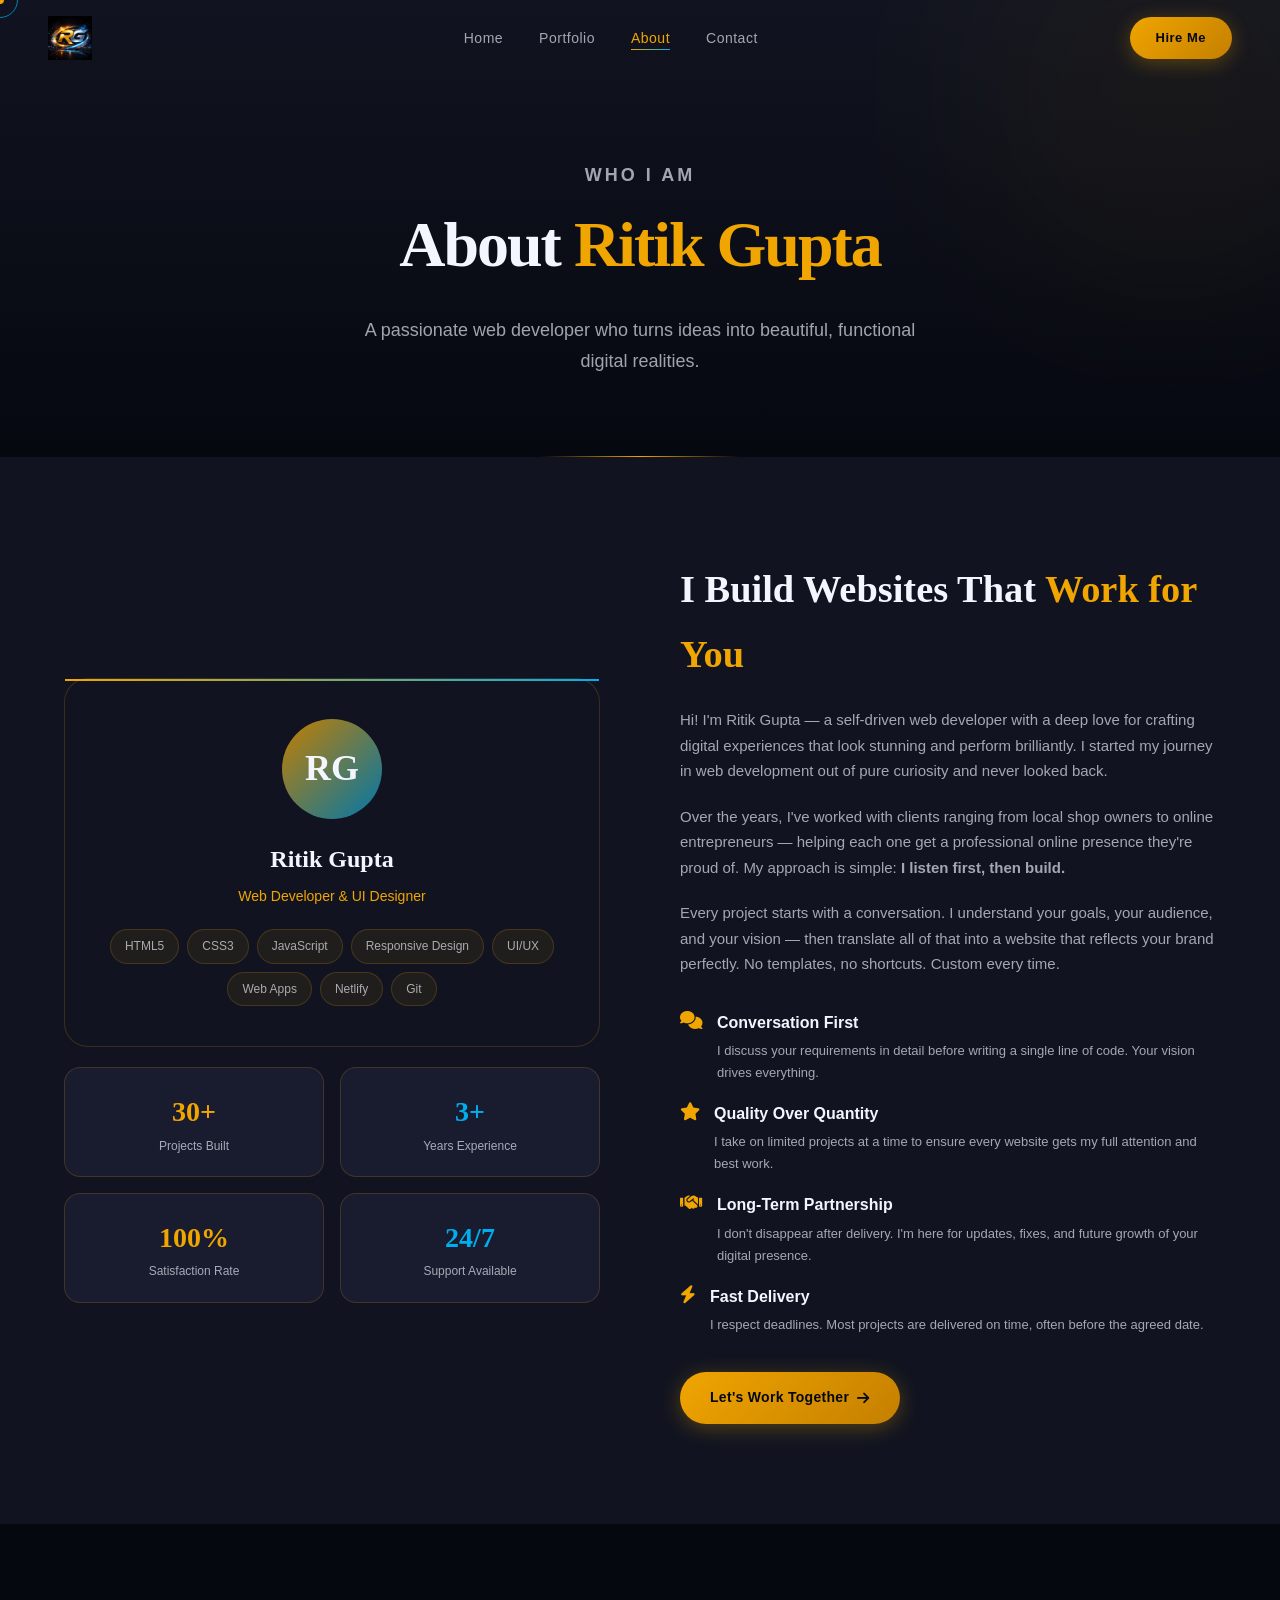
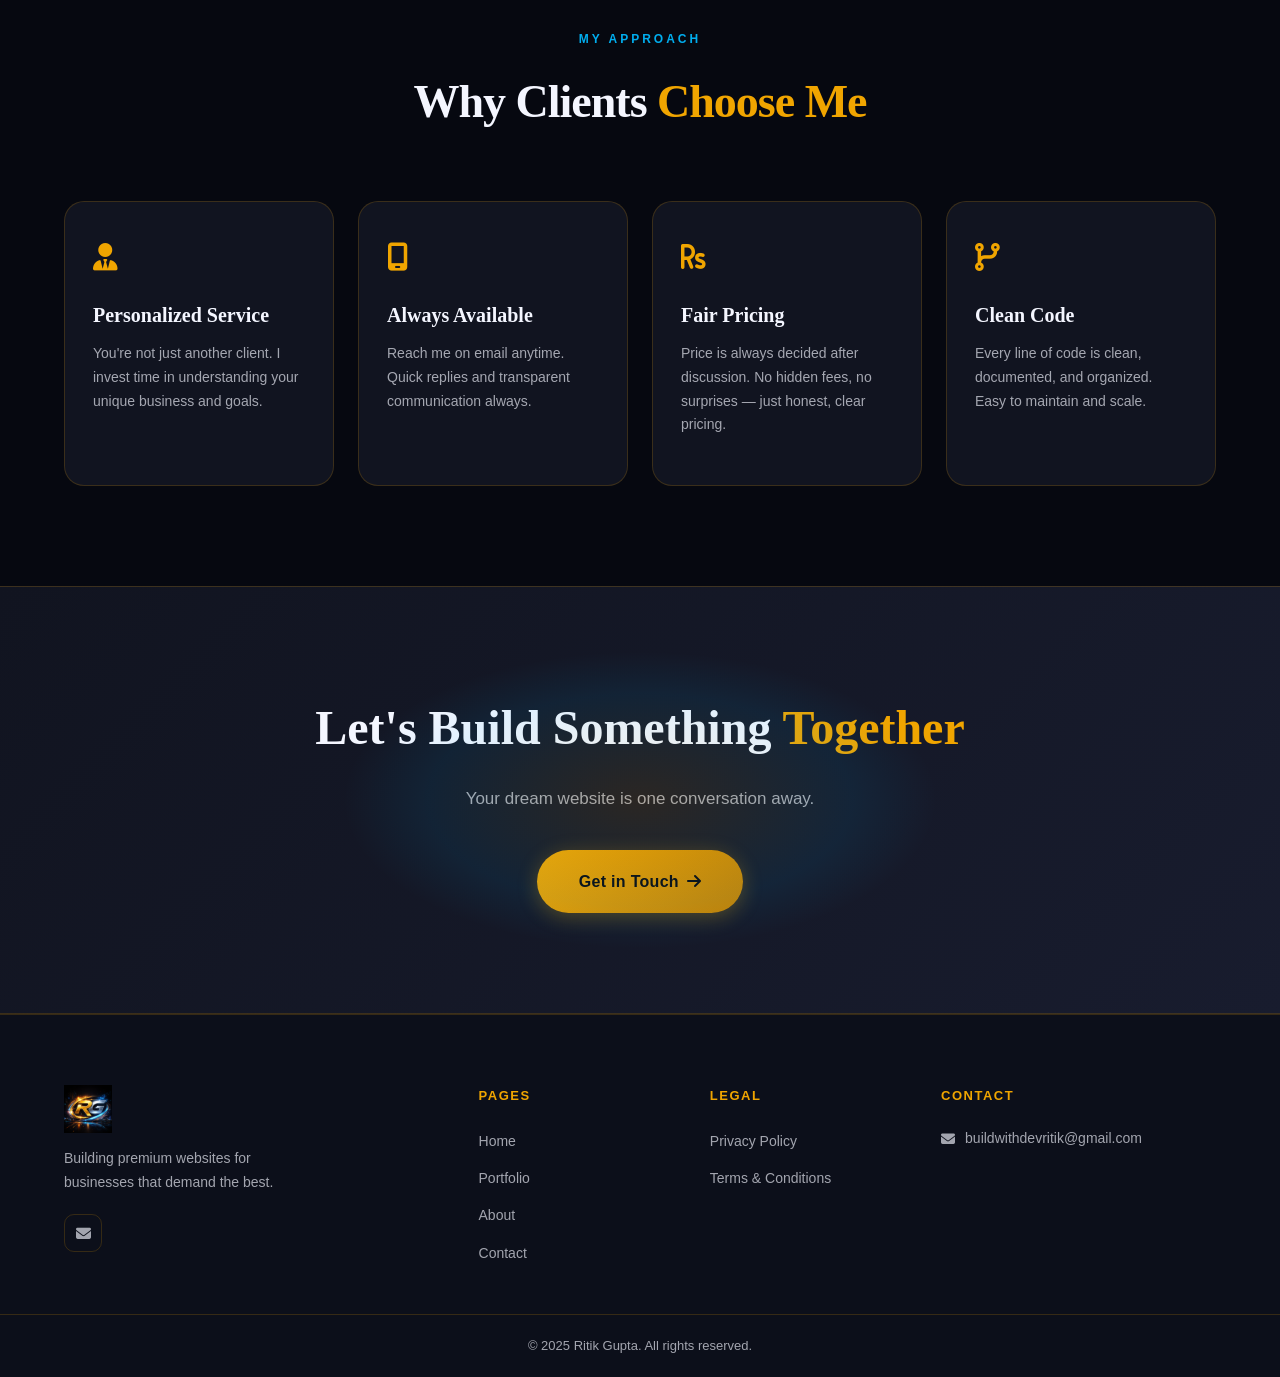
==== commit 6bf8a470: "Add files via upload" ====
--- a/about.html
+++ b/about.html
@@ -5,197 +5,116 @@
   <meta name="viewport" content="width=device-width, initial-scale=1.0"/>
   <title>About | Ritik Gupta</title>
   <link rel="stylesheet" href="style.css"/>
-  <link rel="stylesheet" href="animations.css"/>
   <link href="https://fonts.googleapis.com/css2?family=Playfair+Display:wght@400;600;700;900&family=DM+Sans:wght@300;400;500;600&display=swap" rel="stylesheet"/>
   <link rel="stylesheet" href="https://cdnjs.cloudflare.com/ajax/libs/font-awesome/6.5.0/css/all.min.css"/>
 </head>
 <body>
+<div class="cursor-dot"></div>
+<div class="cursor-outline"></div>
+<nav class="navbar scrolled" id="navbar">
+  <div class="nav-logo"><img src="logo.png" alt="RG Logo"/></div>
+  <ul class="nav-links">
+    <li><a href="index.html">Home</a></li><li><a href="portfolio.html">Portfolio</a></li>
+    <li><a href="about.html" class="active">About</a></li><li><a href="contact.html">Contact</a></li>
+  </ul>
+  <a href="contact.html" class="nav-cta">Hire Me</a>
+  <div class="hamburger" id="hamburger"><span></span><span></span><span></span></div>
+</nav>
+<div class="mobile-menu" id="mobileMenu"><ul>
+  <li><a href="index.html">Home</a></li><li><a href="portfolio.html">Portfolio</a></li>
+  <li><a href="about.html">About</a></li><li><a href="contact.html">Contact</a></li>
+</ul></div>
 
-  <div class="cursor-dot"></div>
-  <div class="cursor-outline"></div>
+<section class="page-hero">
+  <div class="floating-orb orb1" style="opacity:0.4"></div>
+  <p class="page-hero-tag">Who I Am</p>
+  <h1>About <span class="gold-text">Ritik Gupta</span></h1>
+  <p>A passionate web developer who turns ideas into beautiful, functional digital realities.</p>
+</section>
 
-  <nav class="navbar scrolled" id="navbar">
-    <div class="nav-logo"><span class="logo-r">R</span><span class="logo-g">G</span></div>
-    <ul class="nav-links">
-      <li><a href="index.html">Home</a></li>
-      <li><a href="portfolio.html">Portfolio</a></li>
-      <li><a href="about.html" class="active">About</a></li>
-      <li><a href="contact.html">Contact</a></li>
-    </ul>
-    <a href="contact.html" class="nav-cta">Hire Me</a>
-    <div class="hamburger" id="hamburger"><span></span><span></span><span></span></div>
-  </nav>
-
-  <div class="mobile-menu" id="mobileMenu">
-    <ul>
-      <li><a href="index.html">Home</a></li>
-      <li><a href="portfolio.html">Portfolio</a></li>
-      <li><a href="about.html">About</a></li>
-      <li><a href="contact.html">Contact</a></li>
-    </ul>
-  </div>
-
-  <section class="page-hero">
-    <div class="floating-orb orb1" style="opacity:0.4"></div>
-    <p class="page-hero-tag">Who I Am</p>
-    <h1>About <span class="gold-text">Ritik Gupta</span></h1>
-    <p>A passionate web developer who turns ideas into beautiful, functional digital realities.</p>
-  </section>
-
-  <!-- About Main -->
-  <section class="section-pad" style="background: var(--dark2);">
-    <div class="container">
-      <div class="about-grid">
-        <div class="about-visual scroll-reveal">
-          <div class="about-card-wrap">
-            <div class="about-initials">RG</div>
-            <h3>Ritik Gupta</h3>
-            <p class="role">Web Developer & UI Designer</p>
-            <div class="skills-chips">
-              <span class="chip">HTML5</span>
-              <span class="chip">CSS3</span>
-              <span class="chip">JavaScript</span>
-              <span class="chip">Responsive Design</span>
-              <span class="chip">UI/UX</span>
-              <span class="chip">Web Apps</span>
-              <span class="chip">Netlify</span>
-              <span class="chip">Git</span>
-            </div>
-          </div>
-
-          <div style="display:grid; grid-template-columns:1fr 1fr; gap:16px; margin-top:20px;">
-            <div style="background:var(--dark3); border:1px solid var(--border); border-radius:16px; padding:20px; text-align:center;">
-              <div style="font-family:var(--font-display); font-size:28px; font-weight:800; color:var(--gold);">30+</div>
-              <div style="font-size:12px; color:var(--white-dim);">Projects Built</div>
-            </div>
-            <div style="background:var(--dark3); border:1px solid var(--border); border-radius:16px; padding:20px; text-align:center;">
-              <div style="font-family:var(--font-display); font-size:28px; font-weight:800; color:var(--gold);">3+</div>
-              <div style="font-size:12px; color:var(--white-dim);">Years Experience</div>
-            </div>
-            <div style="background:var(--dark3); border:1px solid var(--border); border-radius:16px; padding:20px; text-align:center;">
-              <div style="font-family:var(--font-display); font-size:28px; font-weight:800; color:var(--gold);">100%</div>
-              <div style="font-size:12px; color:var(--white-dim);">Satisfaction Rate</div>
-            </div>
-            <div style="background:var(--dark3); border:1px solid var(--border); border-radius:16px; padding:20px; text-align:center;">
-              <div style="font-family:var(--font-display); font-size:28px; font-weight:800; color:var(--gold);">24/7</div>
-              <div style="font-size:12px; color:var(--white-dim);">Support Available</div>
-            </div>
+<section class="section-pad" style="background:var(--dark2);">
+  <div class="container">
+    <div class="about-grid">
+      <div class="about-visual">
+        <div class="about-card-wrap">
+          <div class="about-initials">RG</div>
+          <h3>Ritik Gupta</h3>
+          <p class="role">Web Developer & UI Designer</p>
+          <div class="skills-chips">
+            <span class="chip">HTML5</span><span class="chip">CSS3</span><span class="chip">JavaScript</span>
+            <span class="chip">Responsive Design</span><span class="chip">UI/UX</span><span class="chip">Web Apps</span>
+            <span class="chip">Netlify</span><span class="chip">Git</span>
           </div>
         </div>
-
-        <div class="about-content scroll-reveal">
-          <h2>I Build Websites That <span class="gold-text">Work for You</span></h2>
-          <p>Hi! I'm Ritik Gupta — a self-driven web developer with a deep love for crafting digital experiences that look stunning and perform brilliantly. I started my journey in web development out of pure curiosity and never looked back.</p>
-          <p>Over the years, I've worked with clients ranging from local shop owners to online entrepreneurs — helping each one get a professional online presence they're proud of. My approach is simple: <strong>I listen first, then build.</strong></p>
-          <p>Every project starts with a conversation. I understand your goals, your audience, and your vision — then I translate all of that into a website that reflects your brand perfectly. No templates, no shortcuts. Custom every time.</p>
-
-          <div class="about-values">
-            <div class="value-item">
-              <i class="fa-solid fa-comments value-icon"></i>
-              <div>
-                <h4>Conversation First</h4>
-                <p>I discuss your requirements in detail before writing a single line of code. Your vision drives everything.</p>
-              </div>
-            </div>
-            <div class="value-item">
-              <i class="fa-solid fa-star value-icon"></i>
-              <div>
-                <h4>Quality Over Quantity</h4>
-                <p>I take on limited projects at a time to ensure every website gets my full attention and best work.</p>
-              </div>
-            </div>
-            <div class="value-item">
-              <i class="fa-solid fa-handshake value-icon"></i>
-              <div>
-                <h4>Long-Term Partnership</h4>
-                <p>I don't disappear after delivery. I'm here for updates, fixes, and future growth of your digital presence.</p>
-              </div>
-            </div>
-            <div class="value-item">
-              <i class="fa-solid fa-bolt value-icon"></i>
-              <div>
-                <h4>Fast Delivery</h4>
-                <p>I respect deadlines. Most projects are delivered on time, often before the agreed date.</p>
-              </div>
-            </div>
+        <div style="display:grid;grid-template-columns:1fr 1fr;gap:16px;margin-top:20px;">
+          <div style="background:var(--dark3);border:1px solid var(--border);border-radius:16px;padding:20px;text-align:center;">
+            <div style="font-family:var(--font-display);font-size:28px;font-weight:800;color:var(--gold);">30+</div>
+            <div style="font-size:12px;color:var(--white-dim);">Projects Built</div>
           </div>
-
-          <div style="margin-top:36px;">
-            <a href="contact.html" class="btn-primary">Let's Work Together <i class="fa-solid fa-arrow-right"></i></a>
+          <div style="background:var(--dark3);border:1px solid var(--border);border-radius:16px;padding:20px;text-align:center;">
+            <div style="font-family:var(--font-display);font-size:28px;font-weight:800;color:var(--blue);">3+</div>
+            <div style="font-size:12px;color:var(--white-dim);">Years Experience</div>
+          </div>
+          <div style="background:var(--dark3);border:1px solid var(--border);border-radius:16px;padding:20px;text-align:center;">
+            <div style="font-family:var(--font-display);font-size:28px;font-weight:800;color:var(--gold);">100%</div>
+            <div style="font-size:12px;color:var(--white-dim);">Satisfaction Rate</div>
+          </div>
+          <div style="background:var(--dark3);border:1px solid var(--border);border-radius:16px;padding:20px;text-align:center;">
+            <div style="font-family:var(--font-display);font-size:28px;font-weight:800;color:var(--blue);">24/7</div>
+            <div style="font-size:12px;color:var(--white-dim);">Support Available</div>
           </div>
         </div>
       </div>
-    </div>
-  </section>
-
-  <!-- How I Work -->
-  <section class="section-pad">
-    <div class="container">
-      <div class="section-header">
-        <p class="section-tag">My Approach</p>
-        <h2 class="section-title">Why Clients <span class="gold-text">Choose Me</span></h2>
-      </div>
-      <div style="display:grid; grid-template-columns: repeat(auto-fit, minmax(260px, 1fr)); gap:24px;">
-        <div class="service-card scroll-reveal">
-          <div class="service-icon"><i class="fa-solid fa-user-tie"></i></div>
-          <h3>Personalized Service</h3>
-          <p>You're not just another client to me. I invest time in understanding your unique business and goals.</p>
+      <div class="about-content">
+        <h2>I Build Websites That <span class="gold-text">Work for You</span></h2>
+        <p>Hi! I'm Ritik Gupta — a self-driven web developer with a deep love for crafting digital experiences that look stunning and perform brilliantly. I started my journey in web development out of pure curiosity and never looked back.</p>
+        <p>Over the years, I've worked with clients ranging from local shop owners to online entrepreneurs — helping each one get a professional online presence they're proud of. My approach is simple: <strong>I listen first, then build.</strong></p>
+        <p>Every project starts with a conversation. I understand your goals, your audience, and your vision — then translate all of that into a website that reflects your brand perfectly. No templates, no shortcuts. Custom every time.</p>
+        <div class="about-values">
+          <div class="value-item"><i class="fa-solid fa-comments value-icon"></i><div><h4>Conversation First</h4><p>I discuss your requirements in detail before writing a single line of code. Your vision drives everything.</p></div></div>
+          <div class="value-item"><i class="fa-solid fa-star value-icon"></i><div><h4>Quality Over Quantity</h4><p>I take on limited projects at a time to ensure every website gets my full attention and best work.</p></div></div>
+          <div class="value-item"><i class="fa-solid fa-handshake value-icon"></i><div><h4>Long-Term Partnership</h4><p>I don't disappear after delivery. I'm here for updates, fixes, and future growth of your digital presence.</p></div></div>
+          <div class="value-item"><i class="fa-solid fa-bolt value-icon"></i><div><h4>Fast Delivery</h4><p>I respect deadlines. Most projects are delivered on time, often before the agreed date.</p></div></div>
         </div>
-        <div class="service-card scroll-reveal">
-          <div class="service-icon"><i class="fa-solid fa-mobile-screen"></i></div>
-          <h3>Always Available</h3>
-          <p>Reach me on email anytime. Quick replies and transparent communication always.</p>
-        </div>
-        <div class="service-card scroll-reveal">
-          <div class="service-icon"><i class="fa-solid fa-rupee-sign"></i></div>
-          <h3>Fair Pricing</h3>
-          <p>Price is always decided after discussion. No hidden fees, no surprises — just honest, clear pricing.</p>
-        </div>
-        <div class="service-card scroll-reveal">
-          <div class="service-icon"><i class="fa-solid fa-code-branch"></i></div>
-          <h3>Clean Code</h3>
-          <p>Every line of code is clean, documented, and organized. Your website will be easy to maintain and scale.</p>
-        </div>
+        <div style="margin-top:36px;"><a href="contact.html" class="btn-primary">Let's Work Together <i class="fa-solid fa-arrow-right"></i></a></div>
       </div>
     </div>
-  </section>
+  </div>
+</section>
 
-  <!-- CTA -->
-  <section class="cta-section scroll-reveal">
-    <div class="cta-glow"></div>
-    <div class="container cta-inner">
-      <h2>Let's Build Something <span class="gold-text">Together</span></h2>
-      <p>Your dream website is one conversation away.</p>
-      <a href="contact.html" class="btn-primary large">Get in Touch <i class="fa-solid fa-arrow-right"></i></a>
+<section class="section-pad">
+  <div class="container">
+    <div class="section-header">
+      <p class="section-tag">My Approach</p>
+      <h2 class="section-title">Why Clients <span class="gold-text">Choose Me</span></h2>
     </div>
-  </section>
+    <div style="display:grid;grid-template-columns:repeat(auto-fit,minmax(260px,1fr));gap:24px;">
+      <div class="service-card"><div class="service-icon"><i class="fa-solid fa-user-tie"></i></div><h3>Personalized Service</h3><p>You're not just another client. I invest time in understanding your unique business and goals.</p></div>
+      <div class="service-card"><div class="service-icon"><i class="fa-solid fa-mobile-screen"></i></div><h3>Always Available</h3><p>Reach me on email anytime. Quick replies and transparent communication always.</p></div>
+      <div class="service-card"><div class="service-icon"><i class="fa-solid fa-rupee-sign"></i></div><h3>Fair Pricing</h3><p>Price is always decided after discussion. No hidden fees, no surprises — just honest, clear pricing.</p></div>
+      <div class="service-card"><div class="service-icon"><i class="fa-solid fa-code-branch"></i></div><h3>Clean Code</h3><p>Every line of code is clean, documented, and organized. Easy to maintain and scale.</p></div>
+    </div>
+  </div>
+</section>
 
-  <footer class="footer">
-    <div class="container footer-inner">
-      <div class="footer-brand">
-        <div class="nav-logo"><span class="logo-r">R</span><span class="logo-g">G</span></div>
-        <p>Building premium websites for businesses that demand the best.</p>
-        <div class="footer-socials">
-          <a href="/cdn-cgi/l/email-protection#b1d3c4d8ddd5c6d8c5d9d5d4c7c3d8c5d8daf1d6dcd0d8dd9fd2dedc"><i class="fa-solid fa-envelope"></i></a>
-          
-        </div>
-      </div>
-      <div class="footer-links">
-        <h4>Pages</h4>
-        <ul>
-          <li><a href="index.html">Home</a></li>
-          <li><a href="portfolio.html">Portfolio</a></li>
-          <li><a href="about.html">About</a></li>
-          <li><a href="contact.html">Contact</a></li>
-        </ul>
-      </div>
-      <div class="footer-links">
-        <h4>Legal</h4>
-        <ul>
-          <li><a href="privacy.html">Privacy Policy</a></li>
-          <li><a href="terms.html">Terms & Conditions</a></li>
-        </ul>
-      </div>
-      <div class="footer-contact">
-        <h4>Contact</h4>
-        <p><i class="fa-solid fa-envelope"></i> <a href="/cdn-cgi/l/email-protection" class="__cf_email__" data-cfemail="6507100c0901120c110d010013170c110c0e250208040c094b060a08">[email&#160;protected]</a><+<section class="cta-section">
+  <div class="cta-glow"></div>
+  <div class="container cta-inner">
+    <h2>Let's Build Something <span class="gold-text">Together</span></h2>
+    <p>Your dream website is one conversation away.</p>
+    <a href="contact.html" class="btn-primary large">Get in Touch <i class="fa-solid fa-arrow-right"></i></a>
+  </div>
+</section>
+
+<footer class="footer">
+  <div class="container footer-inner">
+    <div class="footer-brand"><img src="logo.png" alt="RG Logo" style="height:48px;"/><p>Building premium websites for businesses that demand the best.</p><div class="footer-socials"><a href="mailto:buildwithdevritik@gmail.com"><i class="fa-solid fa-envelope"></i></a></div></div>
+    <div class="footer-links"><h4>Pages</h4><ul><li><a href="index.html">Home</a></li><li><a href="portfolio.html">Portfolio</a></li><li><a href="about.html">About</a></li><li><a href="contact.html">Contact</a></li></ul></div>
+    <div class="footer-links"><h4>Legal</h4><ul><li><a href="privacy.html">Privacy Policy</a></li><li><a href="terms.html">Terms & Conditions</a></li></ul></div>
+    <div class="footer-contact"><h4>Contact</h4><p><i class="fa-solid fa-envelope"></i><a href="mailto:buildwithdevritik@gmail.com">buildwithdevritik@gmail.com</a></p></div>
+  </div>
+  <div class="footer-bottom"><div class="container"><p>© 2025 Ritik Gupta. All rights reserved.</p></div></div>
+</footer>
+<script src="main.js"></script>
+</body>
+</html>
--- a/style.css
+++ b/style.css
@@ -1,28 +1,32 @@
 /* ===== ROOT VARIABLES ===== */
 :root {
-  --gold: #C9A84C;
-  --gold-light: #E8C97A;
-  --gold-dark: #9A7A2E;
-  --black: #080808;
-  --dark: #0E0E0E;
-  --dark2: #141414;
-  --dark3: #1C1C1C;
-  --dark4: #242424;
-  --white: #FAFAFA;
-  --white-dim: rgba(250,250,250,0.7);
-  --white-faint: rgba(250,250,250,0.1);
-  --gold-glow: rgba(201,168,76,0.3);
-  --gold-faint: rgba(201,168,76,0.08);
-  --border: rgba(201,168,76,0.2);
+  --gold: #F0A500;
+  --gold-light: #FFD166;
+  --gold-dark: #C47F00;
+  --blue: #00AEEF;
+  --blue-dark: #0077AA;
+  --blue-glow: rgba(0,174,239,0.25);
+  --black: #060810;
+  --dark: #0C0F1A;
+  --dark2: #111420;
+  --dark3: #181C2E;
+  --dark4: #1E2338;
+  --white: #F4F6FF;
+  --white-dim: rgba(244,246,255,0.65);
+  --white-faint: rgba(244,246,255,0.08);
+  --gold-glow: rgba(240,165,0,0.3);
+  --gold-faint: rgba(240,165,0,0.07);
+  --border: rgba(240,165,0,0.18);
+  --border-blue: rgba(0,174,239,0.2);
   --font-display: 'Playfair Display', serif;
   --font-body: 'DM Sans', sans-serif;
   --transition: all 0.35s cubic-bezier(0.4, 0, 0.2, 1);
+  --radius: 16px;
+  --shadow: 0 8px 40px rgba(0,0,0,0.4);
 }
 
 *, *::before, *::after { box-sizing: border-box; margin: 0; padding: 0; }
-
 html { scroll-behavior: smooth; }
-
 body {
   background: var(--black);
   color: var(--white);
@@ -31,7 +35,6 @@
   line-height: 1.7;
   overflow-x: hidden;
 }
-
 a { text-decoration: none; color: inherit; }
 ul { list-style: none; }
 img { max-width: 100%; display: block; }
@@ -45,97 +48,72 @@
   background: var(--gold);
   border-radius: 50%;
   position: fixed; top: 0; left: 0;
-  pointer-events: none;
-  z-index: 9999;
+  pointer-events: none; z-index: 9999;
   transform: translate(-50%, -50%);
   transition: transform 0.05s;
 }
 .cursor-outline {
   width: 36px; height: 36px;
-  border: 1.5px solid var(--gold);
+  border: 1.5px solid var(--blue);
   border-radius: 50%;
   position: fixed; top: 0; left: 0;
-  pointer-events: none;
-  z-index: 9998;
+  pointer-events: none; z-index: 9998;
   transform: translate(-50%, -50%);
-  transition: transform 0.12s ease, width 0.2s, height 0.2s, border-color 0.2s;
-  opacity: 0.6;
+  transition: transform 0.12s ease, width 0.2s, height 0.2s;
+  opacity: 0.7;
 }
 
 /* ===== NAVBAR ===== */
 .navbar {
   position: fixed; top: 0; left: 0; right: 0;
   z-index: 1000;
-  padding: 20px 48px;
-  display: flex;
-  align-items: center;
-  justify-content: space-between;
+  padding: 16px 48px;
+  display: flex; align-items: center; justify-content: space-between;
   transition: var(--transition);
 }
 .navbar.scrolled {
-  background: rgba(8,8,8,0.95);
+  background: rgba(6,8,16,0.96);
   backdrop-filter: blur(20px);
   border-bottom: 1px solid var(--border);
-  padding: 14px 48px;
-}
-.nav-logo {
-  font-family: var(--font-display);
-  font-size: 28px;
-  font-weight: 700;
-  letter-spacing: -1px;
-}
-.logo-r { color: var(--white); }
-.logo-g { color: var(--gold); }
-
-.nav-links {
-  display: flex;
-  gap: 36px;
-}
+  padding: 12px 48px;
+}
+.nav-logo img {
+  height: 44px;
+  width: auto;
+  object-fit: contain;
+}
+.nav-links { display: flex; gap: 36px; }
 .nav-links a {
-  font-size: 14px;
-  font-weight: 500;
-  letter-spacing: 0.5px;
-  color: var(--white-dim);
-  transition: var(--transition);
-  position: relative;
+  font-size: 14px; font-weight: 500; letter-spacing: 0.5px;
+  color: var(--white-dim); transition: var(--transition); position: relative;
 }
 .nav-links a::after {
-  content: '';
-  position: absolute;
-  bottom: -4px; left: 0;
-  width: 0; height: 1px;
-  background: var(--gold);
+  content: ''; position: absolute; bottom: -4px; left: 0;
+  width: 0; height: 1.5px;
+  background: linear-gradient(90deg, var(--gold), var(--blue));
   transition: width 0.3s ease;
 }
-.nav-links a:hover, .nav-links a.active {
-  color: var(--gold);
-}
+.nav-links a:hover, .nav-links a.active { color: var(--gold); }
 .nav-links a:hover::after, .nav-links a.active::after { width: 100%; }
 
 .nav-cta {
-  background: var(--gold);
+  background: linear-gradient(135deg, var(--gold), var(--gold-dark));
   color: var(--black);
-  font-size: 13px;
-  font-weight: 600;
-  padding: 10px 24px;
-  border-radius: 40px;
-  letter-spacing: 0.5px;
-  transition: var(--transition);
-}
-.nav-cta:hover { background: var(--gold-light); transform: translateY(-2px); }
+  font-size: 13px; font-weight: 700;
+  padding: 10px 26px; border-radius: 40px;
+  letter-spacing: 0.5px; transition: var(--transition);
+  box-shadow: 0 4px 20px var(--gold-glow);
+}
+.nav-cta:hover { transform: translateY(-2px); box-shadow: 0 8px 30px var(--gold-glow); }
 
 .hamburger { display: none; flex-direction: column; gap: 5px; cursor: pointer; }
 .hamburger span { display: block; width: 24px; height: 2px; background: var(--white); border-radius: 2px; transition: var(--transition); }
 
 .mobile-menu {
-  display: none;
-  position: fixed;
+  display: none; position: fixed;
   top: 0; left: 0; right: 0; bottom: 0;
-  background: var(--dark);
-  z-index: 900;
-  justify-content: center;
-  align-items: center;
-  flex-direction: column;
+  background: var(--dark); z-index: 900;
+  justify-content: center; align-items: center; flex-direction: column;
 }
 .mobile-menu.active { display: flex; }
 .mobile-menu ul { display: flex; flex-direction: column; gap: 32px; text-align: center; }
@@ -145,540 +123,300 @@
 /* ===== HERO ===== */
 .hero {
   min-height: 100vh;
-  display: flex;
-  align-items: center;
-  justify-content: center;
+  display: flex; align-items: center; justify-content: center;
   padding: 120px 48px 80px;
-  position: relative;
-  overflow: hidden;
-  gap: 60px;
-}
-
+  position: relative; overflow: hidden; gap: 60px;
+}
 .hero-bg-grid {
   position: absolute; inset: 0;
-  background-image: 
-    linear-gradient(rgba(201,168,76,0.04) 1px, transparent 1px),
-    linear-gradient(90deg, rgba(201,168,76,0.04) 1px, transparent 1px);
+  background-image:
+    linear-gradient(rgba(0,174,239,0.04) 1px, transparent 1px),
+    linear-gradient(90deg, rgba(240,165,0,0.03) 1px, transparent 1px);
   background-size: 60px 60px;
   pointer-events: none;
 }
-
-.floating-orb {
-  position: absolute;
-  border-radius: 50%;
-  filter: blur(80px);
-  pointer-events: none;
-  animation: floatOrb 8s ease-in-out infinite;
-}
-.orb1 { width: 400px; height: 400px; background: rgba(201,168,76,0.12); top: -100px; right: -100px; animation-delay: 0s; }
-.orb2 { width: 300px; height: 300px; background: rgba(201,168,76,0.08); bottom: -50px; left: -80px; animation-delay: 3s; }
-.orb3 { width: 200px; height: 200px; background: rgba(201,168,76,0.06); top: 40%; left: 40%; animation-delay: 5s; }
+.floating-orb { position: absolute; border-radius: 50%; filter: blur(80px); pointer-events: none; animation: floatOrb 8s ease-in-out infinite; }
+.orb1 { width: 420px; height: 420px; background: rgba(240,165,0,0.1); top: -120px; right: -100px; animation-delay: 0s; }
+.orb2 { width: 300px; height: 300px; background: rgba(0,174,239,0.08); bottom: -50px; left: -80px; animation-delay: 3s; }
+.orb3 { width: 200px; height: 200px; background: rgba(240,165,0,0.06); top: 40%; left: 35%; animation-delay: 5s; }
 
 .hero-content { flex: 1; max-width: 600px; z-index: 1; }
 
 .hero-tag {
-  display: inline-flex;
-  align-items: center;
-  gap: 8px;
-  font-size: 13px;
-  color: var(--gold);
-  letter-spacing: 1px;
-  font-weight: 500;
-  margin-bottom: 24px;
-  padding: 8px 16px;
-  border: 1px solid var(--border);
-  border-radius: 40px;
+  display: inline-flex; align-items: center; gap: 8px;
+  font-size: 13px; color: var(--gold); letter-spacing: 1px; font-weight: 500;
+  margin-bottom: 24px; padding: 8px 18px;
+  border: 1px solid var(--border); border-radius: 40px;
   background: var(--gold-faint);
-}
-
+  animation: fadeUp 0.6s ease forwards;
+}
 .hero-title {
   font-family: var(--font-display);
-  font-size: clamp(44px, 6vw, 76px);
-  font-weight: 900;
-  line-height: 1.1;
-  margin-bottom: 24px;
-  letter-spacing: -2px;
-}
-
+  font-size: clamp(42px, 5.5vw, 74px);
+  font-weight: 900; line-height: 1.08;
+  margin-bottom: 24px; letter-spacing: -2px;
+  animation: fadeUp 0.7s ease 0.15s both;
+}
 .gold-text { color: var(--gold); }
-.outline-text {
-  -webkit-text-stroke: 2px var(--gold);
-  color: transparent;
-}
+.blue-text { color: var(--blue); }
+.outline-text { -webkit-text-stroke: 2px var(--gold); color: transparent; }
 
 .hero-sub {
-  font-size: 17px;
-  color: var(--white-dim);
-  margin-bottom: 36px;
-  max-width: 480px;
+  font-size: 17px; color: var(--white-dim);
+  margin-bottom: 36px; max-width: 480px;
+  animation: fadeUp 0.7s ease 0.3s both;
 }
 .hero-sub strong { color: var(--white); }
 
-.hero-btns { display: flex; gap: 16px; flex-wrap: wrap; margin-bottom: 52px; }
+.hero-btns { display: flex; gap: 16px; flex-wrap: wrap; margin-bottom: 52px; animation: fadeUp 0.7s ease 0.45s both; }
 
 .btn-primary {
-  display: inline-flex;
-  align-items: center;
-  gap: 8px;
-  background: var(--gold);
-  color: var(--black);
-  font-weight: 600;
-  font-size: 14px;
-  padding: 14px 30px;
-  border-radius: 40px;
-  transition: var(--transition);
-  letter-spacing: 0.3px;
-}
-.btn-primary:hover { background: var(--gold-light); transform: translateY(-3px); box-shadow: 0 12px 40px rgba(201,168,76,0.35); }
-.btn-primary.large { font-size: 16px; padding: 18px 40px; }
+  display: inline-flex; align-items: center; gap: 8px;
+  background: linear-gradient(135deg, var(--gold), var(--gold-dark));
+  color: var(--black); font-weight: 700; font-size: 14px;
+  padding: 14px 30px; border-radius: 40px;
+  transition: var(--transition); letter-spacing: 0.3px;
+  box-shadow: 0 4px 20px var(--gold-glow);
+}
+.btn-primary:hover { transform: translateY(-3px); box-shadow: 0 12px 40px var(--gold-glow); }
+.btn-primary.large { font-size: 16px; padding: 18px 42px; }
 
 .btn-ghost {
-  display: inline-flex;
-  align-items: center;
-  gap: 8px;
-  border: 1px solid var(--border);
-  color: var(--white);
-  font-weight: 500;
-  font-size: 14px;
-  padding: 14px 30px;
-  border-radius: 40px;
-  transition: var(--transition);
-}
-.btn-ghost:hover { border-color: var(--gold); color: var(--gold); transform: translateY(-3px); }
-
-.hero-stats { display: flex; align-items: center; gap: 32px; }
-.stat-num {
-  display: block;
-  font-family: var(--font-display);
-  font-size: 32px;
-  font-weight: 700;
-  color: var(--gold);
-}
+  display: inline-flex; align-items: center; gap: 8px;
+  border: 1.5px solid var(--border-blue);
+  color: var(--blue); font-weight: 600; font-size: 14px;
+  padding: 14px 30px; border-radius: 40px; transition: var(--transition);
+}
+.btn-ghost:hover { border-color: var(--blue); background: var(--blue-glow); transform: translateY(-3px); }
+
+.hero-stats { display: flex; align-items: center; gap: 32px; animation: fadeUp 0.7s ease 0.6s both; }
+.stat-num { display: block; font-family: var(--font-display); font-size: 32px; font-weight: 800; color: var(--gold); }
 .stat-label { font-size: 12px; color: var(--white-dim); letter-spacing: 0.5px; }
 .stat-divider { width: 1px; height: 40px; background: var(--border); }
 
-/* ===== HERO VISUAL ===== */
-.hero-visual { flex: 1; max-width: 480px; z-index: 1; }
-
+/* Hero Visual */
+.hero-visual { flex: 1; max-width: 520px; z-index: 1; animation: fadeUp 0.8s ease 0.2s both; }
 .hero-card {
-  position: relative;
-  border-radius: 20px;
+  background: var(--dark2);
   border: 1px solid var(--border);
-  background: var(--dark2);
-  overflow: hidden;
-  animation: floatCard 4s ease-in-out infinite;
+  border-radius: 24px; padding: 8px;
+  position: relative; animation: floatCard 6s ease-in-out infinite;
+  box-shadow: 0 20px 80px rgba(0,0,0,0.5), 0 0 0 1px var(--border);
 }
 .card-glow {
-  position: absolute;
-  inset: 0;
-  background: radial-gradient(circle at 30% 30%, var(--gold-glow), transparent 60%);
-  pointer-events: none;
-}
-
-.code-window { padding: 24px; }
-.code-dots { display: flex; gap: 8px; margin-bottom: 20px; }
+  position: absolute; inset: -2px; border-radius: 26px;
+  background: linear-gradient(135deg, var(--gold-glow), var(--blue-glow));
+  z-index: -1; filter: blur(12px);
+}
+.code-window { background: var(--dark3); border-radius: 18px; overflow: hidden; }
+.code-dots { display: flex; gap: 6px; padding: 14px 18px 10px; }
 .dot { width: 12px; height: 12px; border-radius: 50%; }
 .dot.red { background: #FF5F57; }
-.dot.yellow { background: #FEBC2E; }
+.dot.yellow { background: #FFBD2E; }
 .dot.green { background: #28C840; }
-.code-body { font-family: 'Courier New', monospace; font-size: 14px; line-height: 2; }
+.code-body { padding: 16px 24px 24px; font-family: 'Courier New', monospace; font-size: 14px; line-height: 2; }
 .c-purple { color: #C792EA; }
-.c-blue { color: #82AAFF; }
+.c-blue { color: var(--blue); }
 .c-gold { color: var(--gold); }
 .c-green { color: #C3E88D; }
 
 /* ===== SECTION HEADERS ===== */
-.section-header { text-align: center; margin-bottom: 64px; }
+.section-header { text-align: center; margin-bottom: 60px; }
 .section-tag {
-  font-size: 12px;
-  letter-spacing: 3px;
-  text-transform: uppercase;
-  color: var(--gold);
-  font-weight: 600;
-  margin-bottom: 12px;
-  display: block;
-}
-.section-title {
-  font-family: var(--font-display);
-  font-size: clamp(32px, 4vw, 52px);
-  font-weight: 800;
-  letter-spacing: -1px;
-  line-height: 1.2;
-  margin-bottom: 16px;
-}
-.section-sub { color: var(--white-dim); max-width: 560px; margin: 0 auto; font-size: 16px; }
+  display: inline-block; font-size: 12px; letter-spacing: 3px;
+  text-transform: uppercase; color: var(--blue); font-weight: 600; margin-bottom: 14px;
+}
+.section-title { font-family: var(--font-display); font-size: clamp(28px, 4vw, 46px); font-weight: 900; letter-spacing: -1px; margin-bottom: 16px; }
+.section-sub { color: var(--white-dim); font-size: 16px; max-width: 560px; margin: 0 auto; }
 
 /* ===== SERVICES ===== */
-.services { background: var(--dark2); }
 .services-grid {
-  display: grid;
-  grid-template-columns: repeat(auto-fit, minmax(320px, 1fr));
-  gap: 24px;
+  display: grid; grid-template-columns: repeat(3, 1fr); gap: 24px;
 }
 .service-card {
-  background: var(--dark3);
-  border: 1px solid var(--border);
-  border-radius: 20px;
-  padding: 36px;
-  transition: var(--transition);
-  position: relative;
-  overflow: hidden;
+  background: var(--dark2); border: 1px solid var(--border);
+  border-radius: 20px; padding: 32px 28px;
+  transition: var(--transition); position: relative; overflow: hidden;
 }
 .service-card::before {
-  content: '';
-  position: absolute;
-  top: 0; left: 0; right: 0;
-  height: 2px;
+  content: ''; position: absolute; top: 0; left: 0; right: 0; height: 2px;
   background: linear-gradient(90deg, transparent, var(--gold), transparent);
-  opacity: 0;
-  transition: opacity 0.3s;
-}
-.service-card:hover { transform: translateY(-8px); border-color: var(--gold); box-shadow: 0 20px 60px rgba(201,168,76,0.15); }
+  opacity: 0; transition: opacity 0.3s;
+}
+.service-card:hover { border-color: var(--gold); transform: translateY(-6px); box-shadow: 0 20px 60px rgba(240,165,0,0.12); }
 .service-card:hover::before { opacity: 1; }
-
 .featured-card {
-  border-color: var(--gold);
-  background: linear-gradient(135deg, var(--dark3), rgba(201,168,76,0.06));
-}
+  border-color: var(--gold); background: linear-gradient(135deg, var(--dark2), var(--dark3));
+  box-shadow: 0 8px 40px rgba(240,165,0,0.15);
+}
+.featured-card::before { opacity: 1; }
 .featured-badge {
-  display: inline-block;
-  background: var(--gold);
-  color: var(--black);
-  font-size: 11px;
-  font-weight: 700;
-  padding: 4px 12px;
-  border-radius: 40px;
-  letter-spacing: 1px;
-  margin-bottom: 20px;
-}
-
-.service-icon {
-  width: 56px; height: 56px;
-  background: var(--gold-faint);
-  border: 1px solid var(--border);
-  border-radius: 14px;
-  display: flex;
-  align-items: center;
-  justify-content: center;
-  margin-bottom: 20px;
-  font-size: 22px;
-  color: var(--gold);
-  transition: var(--transition);
-}
-.service-card:hover .service-icon { background: var(--gold); color: var(--black); }
-
-.service-card h3 { font-family: var(--font-display); font-size: 22px; font-weight: 700; margin-bottom: 12px; }
-.service-card p { color: var(--white-dim); font-size: 14px; margin-bottom: 20px; }
-
-.service-list { display: flex; flex-direction: column; gap: 8px; margin-bottom: 24px; }
+  position: absolute; top: 16px; right: 16px;
+  background: var(--gold); color: var(--black);
+  font-size: 10px; font-weight: 700; padding: 4px 12px;
+  border-radius: 20px; letter-spacing: 0.5px;
+}
+.service-icon { font-size: 28px; color: var(--gold); margin-bottom: 16px; }
+.service-card h3 { font-family: var(--font-display); font-size: 20px; font-weight: 700; margin-bottom: 10px; }
+.service-card p { font-size: 14px; color: var(--white-dim); margin-bottom: 16px; }
+.service-list { display: flex; flex-direction: column; gap: 6px; margin-bottom: 20px; }
 .service-list li { font-size: 13px; color: var(--white-dim); }
-
-.service-link {
-  font-size: 13px;
-  color: var(--gold);
-  font-weight: 600;
-  letter-spacing: 0.3px;
-  transition: var(--transition);
-}
-.service-link:hover { letter-spacing: 1px; }
+.service-link { font-size: 13px; color: var(--gold); font-weight: 600; transition: var(--transition); }
+.service-link:hover { color: var(--gold-light); letter-spacing: 0.5px; }
 
 /* ===== DEMO SECTION ===== */
 .demo-showcase {
-  display: flex;
-  gap: 60px;
-  align-items: center;
-  background: var(--dark2);
-  border: 1px solid var(--border);
-  border-radius: 24px;
-  padding: 48px;
-  position: relative;
-  overflow: hidden;
+  display: flex; gap: 60px; align-items: center;
+  background: var(--dark2); border: 1px solid var(--border);
+  border-radius: 24px; padding: 48px; position: relative; overflow: hidden;
 }
 .demo-showcase::before {
-  content: '';
-  position: absolute;
-  top: 0; left: 0; right: 0; height: 1px;
-  background: linear-gradient(90deg, transparent, var(--gold), transparent);
+  content: ''; position: absolute; top: 0; left: 0; right: 0; height: 2px;
+  background: linear-gradient(90deg, var(--gold), var(--blue));
 }
 .demo-info { flex: 1; }
 .demo-badge {
-  display: inline-block;
-  background: var(--gold-faint);
-  border: 1px solid var(--border);
-  color: var(--gold);
-  font-size: 11px;
-  font-weight: 600;
-  padding: 6px 14px;
-  border-radius: 40px;
-  letter-spacing: 1px;
-  margin-bottom: 20px;
-}
-.demo-info h3 { font-family: var(--font-display); font-size: 28px; font-weight: 800; margin-bottom: 16px; }
-.demo-info p { color: var(--white-dim); margin-bottom: 24px; }
+  display: inline-block; background: linear-gradient(135deg, var(--gold-faint), rgba(0,174,239,0.08));
+  border: 1px solid var(--border); color: var(--gold);
+  font-size: 12px; font-weight: 600; padding: 6px 16px;
+  border-radius: 40px; margin-bottom: 20px; letter-spacing: 1px;
+}
+.demo-info h3 { font-family: var(--font-display); font-size: 28px; font-weight: 800; margin-bottom: 14px; }
+.demo-info p { color: var(--white-dim); margin-bottom: 24px; font-size: 15px; }
 .demo-features { display: flex; flex-direction: column; gap: 10px; margin-bottom: 32px; }
 .demo-features li { display: flex; align-items: center; gap: 10px; font-size: 14px; color: var(--white-dim); }
-.demo-features li i { color: var(--gold); }
-
-.demo-preview { flex: 1.2; }
-.browser-frame {
-  border-radius: 12px;
-  overflow: hidden;
-  border: 1px solid var(--border);
-  background: var(--dark3);
-}
-.browser-bar {
-  background: var(--dark4);
-  padding: 12px 16px;
-  display: flex;
-  align-items: center;
-  gap: 12px;
-  border-bottom: 1px solid var(--border);
-}
+.demo-features li i { color: var(--blue); font-size: 12px; }
+.demo-preview { flex: 1; }
+.browser-frame { background: var(--dark3); border: 1px solid var(--border); border-radius: 14px; overflow: hidden; }
+.browser-bar { display: flex; align-items: center; gap: 12px; padding: 10px 16px; background: var(--dark4); border-bottom: 1px solid var(--border); }
 .browser-dots { display: flex; gap: 6px; }
 .browser-dots span { width: 10px; height: 10px; border-radius: 50%; background: var(--dark2); }
-.browser-url { font-size: 11px; color: var(--white-dim); background: var(--dark2); padding: 4px 12px; border-radius: 20px; }
-.browser-frame iframe { width: 100%; height: 340px; border: none; display: block; }
+.browser-dots span:nth-child(1) { background: #FF5F57; }
+.browser-dots span:nth-child(2) { background: #FFBD2E; }
+.browser-dots span:nth-child(3) { background: #28C840; }
+.browser-url { font-size: 12px; color: var(--white-dim); background: var(--dark2); padding: 4px 12px; border-radius: 6px; flex: 1; text-align: center; }
+.browser-frame iframe { width: 100%; height: 320px; border: none; display: block; }
 
 /* ===== PROCESS ===== */
-.process { background: var(--dark2); }
-.process-steps {
-  display: flex;
-  align-items: flex-start;
-  gap: 16px;
-  flex-wrap: wrap;
-  justify-content: center;
-}
+.process-steps { display: flex; align-items: flex-start; gap: 20px; }
 .process-step {
-  flex: 1;
-  min-width: 200px;
-  max-width: 240px;
-  text-align: center;
-}
+  flex: 1; text-align: center;
+  background: var(--dark2); border: 1px solid var(--border);
+  border-radius: 20px; padding: 32px 20px; transition: var(--transition);
+}
+.process-step:hover { border-color: var(--gold); transform: translateY(-4px); }
 .step-num {
-  font-family: var(--font-display);
-  font-size: 52px;
-  font-weight: 900;
-  color: transparent;
-  -webkit-text-stroke: 1px var(--gold);
-  line-height: 1;
-  margin-bottom: 16px;
-  opacity: 0.7;
-}
-.process-step h3 { font-family: var(--font-display); font-size: 20px; font-weight: 700; margin-bottom: 10px; }
-.process-step p { font-size: 14px; color: var(--white-dim); }
-.process-arrow { font-size: 28px; color: var(--gold); opacity: 0.4; margin-top: 30px; }
+  font-family: var(--font-display); font-size: 48px; font-weight: 900;
+  background: linear-gradient(135deg, var(--gold), var(--blue));
+  -webkit-background-clip: text; -webkit-text-fill-color: transparent;
+  background-clip: text; display: block; margin-bottom: 12px;
+}
+.process-step h3 { font-weight: 700; margin-bottom: 8px; font-size: 18px; }
+.process-step p { font-size: 13px; color: var(--white-dim); }
+.process-arrow { font-size: 24px; color: var(--gold); margin-top: 40px; opacity: 0.5; }
 
 /* ===== REVIEWS ===== */
-.reviews-grid {
-  display: grid;
-  grid-template-columns: repeat(auto-fit, minmax(320px, 1fr));
-  gap: 24px;
-}
+.reviews-grid { display: grid; grid-template-columns: repeat(3, 1fr); gap: 24px; }
 .review-card {
-  background: var(--dark2);
-  border: 1px solid var(--border);
-  border-radius: 20px;
-  padding: 32px;
-  transition: var(--transition);
-}
-.review-card:hover { border-color: var(--gold); transform: translateY(-6px); box-shadow: 0 16px 50px rgba(201,168,76,0.1); }
-.stars { font-size: 18px; color: var(--gold); margin-bottom: 16px; letter-spacing: 2px; }
-.review-text { font-size: 14px; color: var(--white-dim); font-style: italic; line-height: 1.8; margin-bottom: 24px; }
-.reviewer { display: flex; align-items: center; gap: 14px; }
+  background: var(--dark2); border: 1px solid var(--border);
+  border-radius: 20px; padding: 28px; transition: var(--transition); position: relative;
+}
+.review-card::before {
+  content: ''; position: absolute; top: 0; left: 0; right: 0; height: 2px;
+  background: linear-gradient(90deg, transparent, var(--blue), transparent);
+  opacity: 0; transition: opacity 0.3s;
+}
+.review-card:hover { border-color: var(--blue); transform: translateY(-4px); box-shadow: 0 12px 40px var(--blue-glow); }
+.review-card:hover::before { opacity: 1; }
+.stars { color: var(--gold); font-size: 16px; margin-bottom: 14px; letter-spacing: 2px; }
+.review-text { font-size: 14px; color: var(--white-dim); line-height: 1.8; margin-bottom: 20px; font-style: italic; }
+.reviewer { display: flex; align-items: center; gap: 12px; }
 .reviewer-avatar {
   width: 44px; height: 44px;
-  background: linear-gradient(135deg, var(--gold-dark), var(--gold));
-  color: var(--black);
-  border-radius: 50%;
-  display: flex;
-  align-items: center;
-  justify-content: center;
-  font-weight: 700;
-  font-size: 14px;
-  flex-shrink: 0;
+  background: linear-gradient(135deg, var(--gold-dark), var(--blue-dark));
+  color: var(--white); border-radius: 50%;
+  display: flex; align-items: center; justify-content: center;
+  font-weight: 700; font-size: 14px; flex-shrink: 0;
 }
 .reviewer-name { font-weight: 600; font-size: 14px; }
 .reviewer-role { font-size: 12px; color: var(--white-dim); }
 
 /* ===== CTA ===== */
 .cta-section {
-  background: var(--dark2);
-  padding: 100px 24px;
-  text-align: center;
-  position: relative;
-  overflow: hidden;
-  border-top: 1px solid var(--border);
-  border-bottom: 1px solid var(--border);
+  padding: 100px 0; text-align: center; position: relative; overflow: hidden;
+  background: linear-gradient(135deg, var(--dark2), var(--dark3));
+  border-top: 1px solid var(--border); border-bottom: 1px solid var(--border);
 }
 .cta-glow {
-  position: absolute;
-  top: 50%; left: 50%;
-  transform: translate(-50%,-50%);
-  width: 600px; height: 400px;
-  background: radial-gradient(ellipse, rgba(201,168,76,0.15), transparent 70%);
+  position: absolute; top: 50%; left: 50%; transform: translate(-50%,-50%);
+  width: 600px; height: 300px;
+  background: radial-gradient(ellipse, rgba(240,165,0,0.1) 0%, rgba(0,174,239,0.08) 50%, transparent 70%);
   pointer-events: none;
 }
-.cta-inner h2 { font-family: var(--font-display); font-size: clamp(32px, 4vw, 52px); font-weight: 800; margin-bottom: 16px; }
-.cta-inner p { color: var(--white-dim); font-size: 18px; margin-bottom: 40px; }
+.cta-inner h2 { font-family: var(--font-display); font-size: clamp(28px, 4vw, 48px); font-weight: 900; margin-bottom: 16px; }
+.cta-inner p { color: var(--white-dim); font-size: 17px; margin-bottom: 36px; }
 
 /* ===== FOOTER ===== */
-.footer { background: var(--black); padding: 80px 0 0; }
-.footer-inner {
-  display: grid;
-  grid-template-columns: 2fr 1fr 1fr 1.5fr;
-  gap: 48px;
-  padding-bottom: 60px;
-  border-bottom: 1px solid var(--border);
-}
-.footer-brand .nav-logo { margin-bottom: 16px; }
-.footer-brand p { font-size: 14px; color: var(--white-dim); max-width: 260px; margin-bottom: 24px; }
-.footer-socials { display: flex; gap: 14px; }
+.footer { background: var(--dark); border-top: 1px solid var(--border); padding: 70px 0 0; }
+.footer-inner { display: grid; grid-template-columns: 2fr 1fr 1fr 1.5fr; gap: 48px; padding-bottom: 48px; }
+.footer-brand p { font-size: 14px; color: var(--white-dim); margin-top: 14px; max-width: 260px; }
+.footer-socials { display: flex; gap: 12px; margin-top: 20px; }
 .footer-socials a {
-  width: 40px; height: 40px;
-  border: 1px solid var(--border);
-  border-radius: 10px;
-  display: flex; align-items: center; justify-content: center;
-  color: var(--white-dim);
-  font-size: 16px;
-  transition: var(--transition);
+  width: 38px; height: 38px; border: 1px solid var(--border);
+  border-radius: 10px; display: flex; align-items: center; justify-content: center;
+  font-size: 15px; color: var(--white-dim); transition: var(--transition);
 }
 .footer-socials a:hover { border-color: var(--gold); color: var(--gold); }
-.footer-links h4, .footer-contact h4 { font-size: 13px; letter-spacing: 2px; text-transform: uppercase; color: var(--gold); margin-bottom: 20px; font-weight: 600; }
+.footer-links h4, .footer-contact h4 { font-size: 13px; font-weight: 600; letter-spacing: 1.5px; text-transform: uppercase; color: var(--gold); margin-bottom: 20px; }
 .footer-links ul { display: flex; flex-direction: column; gap: 10px; }
 .footer-links a { font-size: 14px; color: var(--white-dim); transition: var(--transition); }
-.footer-links a:hover { color: var(--gold); padding-left: 4px; }
-.footer-contact p { font-size: 14px; color: var(--white-dim); margin-bottom: 10px; display: flex; align-items: center; gap: 8px; }
-.footer-contact p i { color: var(--gold); }
-.footer-bottom { text-align: center; padding: 24px; font-size: 13px; color: var(--white-dim); }
-
-/* ===== PAGE HERO (inner pages) ===== */
+.footer-links a:hover { color: var(--gold); }
+.footer-contact p, .footer-contact a { font-size: 14px; color: var(--white-dim); display: flex; align-items: center; gap: 10px; }
+.footer-contact a:hover { color: var(--gold); }
+.footer-bottom { border-top: 1px solid var(--border); padding: 20px 0; text-align: center; }
+.footer-bottom p { font-size: 13px; color: var(--white-dim); }
+
+/* ===== PAGE HERO ===== */
 .page-hero {
-  padding: 160px 24px 80px;
-  text-align: center;
-  position: relative;
-  overflow: hidden;
+  padding: 160px 24px 80px; text-align: center; position: relative; overflow: hidden;
+  background: linear-gradient(180deg, var(--dark2) 0%, var(--black) 100%);
 }
 .page-hero::after {
-  content: '';
-  position: absolute;
-  bottom: 0; left: 50%; transform: translateX(-50%);
+  content: ''; position: absolute; bottom: 0; left: 50%; transform: translateX(-50%);
   width: 200px; height: 1px;
   background: linear-gradient(90deg, transparent, var(--gold), transparent);
 }
-.page-hero-tag { display: inline-block; font-size: 12px; letter-spacing: 3px; text-transform: uppercase; color: var(--gold); font-weight: 600; margin-bottom: 16px; }
+.page-hero-tag { display: inline-block; font-size: 12px; letter-spacing: 3px; text-transform: uppercase; color: var(--blue); font-weight: 600; margin-bottom: 16px; }
 .page-hero h1 { font-family: var(--font-display); font-size: clamp(36px, 5vw, 64px); font-weight: 900; letter-spacing: -2px; margin-bottom: 16px; }
 .page-hero p { color: var(--white-dim); font-size: 18px; max-width: 560px; margin: 0 auto; }
 
 /* ===== PORTFOLIO PAGE ===== */
-.portfolio-grid {
-  display: grid;
-  grid-template-columns: repeat(auto-fit, minmax(340px, 1fr));
-  gap: 28px;
-}
-.portfolio-card {
-  background: var(--dark2);
-  border: 1px solid var(--border);
-  border-radius: 20px;
-  overflow: hidden;
-  transition: var(--transition);
-}
-.portfolio-card:hover { border-color: var(--gold); transform: translateY(-8px); box-shadow: 0 20px 60px rgba(201,168,76,0.15); }
-.portfolio-thumb {
-  height: 200px;
-  background: var(--dark3);
-  position: relative;
-  overflow: hidden;
-  display: flex;
-  align-items: center;
-  justify-content: center;
-}
-.portfolio-thumb-inner {
-  width: 100%; height: 100%;
-  display: flex; align-items: center; justify-content: center;
-  font-size: 48px;
-}
-.portfolio-thumb-iframe-wrap {
-  width: 100%; height: 100%;
-  overflow: hidden;
-  pointer-events: none;
-}
-.portfolio-thumb-iframe-wrap iframe {
-  width: 200%; height: 200%;
-  transform: scale(0.5);
-  transform-origin: top left;
-  border: none;
-  pointer-events: none;
-}
-.portfolio-overlay {
-  position: absolute; inset: 0;
-  background: rgba(8,8,8,0.85);
-  display: flex; align-items: center; justify-content: center;
-  opacity: 0;
-  transition: var(--transition);
-}
+.portfolio-grid { display: grid; grid-template-columns: repeat(auto-fit, minmax(340px, 1fr)); gap: 28px; }
+.portfolio-card { background: var(--dark2); border: 1px solid var(--border); border-radius: 20px; overflow: hidden; transition: var(--transition); }
+.portfolio-card:hover { border-color: var(--gold); transform: translateY(-8px); box-shadow: 0 20px 60px rgba(240,165,0,0.12); }
+.portfolio-thumb { height: 200px; background: var(--dark3); position: relative; overflow: hidden; display: flex; align-items: center; justify-content: center; }
+.portfolio-thumb-inner { width: 100%; height: 100%; display: flex; align-items: center; justify-content: center; font-size: 48px; }
+.portfolio-thumb-iframe-wrap { width: 100%; height: 100%; overflow: hidden; pointer-events: none; }
+.portfolio-thumb-iframe-wrap iframe { width: 200%; height: 200%; transform: scale(0.5); transform-origin: top left; border: none; pointer-events: none; }
+.portfolio-overlay { position: absolute; inset: 0; background: rgba(6,8,16,0.88); display: flex; align-items: center; justify-content: center; opacity: 0; transition: var(--transition); }
 .portfolio-card:hover .portfolio-overlay { opacity: 1; }
-.portfolio-overlay a {
-  background: var(--gold);
-  color: var(--black);
-  font-weight: 600;
-  font-size: 13px;
-  padding: 10px 22px;
-  border-radius: 40px;
-}
+.portfolio-overlay a { background: var(--gold); color: var(--black); font-weight: 700; font-size: 13px; padding: 10px 22px; border-radius: 40px; }
 .portfolio-body { padding: 24px; }
-.portfolio-tag {
-  font-size: 11px;
-  letter-spacing: 2px;
-  text-transform: uppercase;
-  color: var(--gold);
-  font-weight: 600;
-  margin-bottom: 10px;
-  display: block;
-}
+.portfolio-tag { font-size: 11px; letter-spacing: 2px; text-transform: uppercase; color: var(--blue); font-weight: 600; margin-bottom: 10px; display: block; }
 .portfolio-body h3 { font-family: var(--font-display); font-size: 20px; font-weight: 700; margin-bottom: 8px; }
 .portfolio-body p { font-size: 14px; color: var(--white-dim); }
+.filter-btn { background: transparent; border: 1px solid var(--border); color: var(--white-dim); padding: 10px 22px; border-radius: 40px; cursor: pointer; font-size: 13px; font-weight: 500; transition: all 0.3s; font-family: var(--font-body); }
+.filter-btn:hover, .filter-btn.active { background: var(--gold); border-color: var(--gold); color: var(--black); }
 
 /* ===== ABOUT PAGE ===== */
 .about-grid { display: grid; grid-template-columns: 1fr 1fr; gap: 80px; align-items: center; }
-.about-visual {
-  position: relative;
-}
-.about-card-wrap {
-  background: var(--dark2);
-  border: 1px solid var(--border);
-  border-radius: 24px;
-  padding: 40px;
-  text-align: center;
-  position: relative;
-}
-.about-card-wrap::before {
-  content: '';
-  position: absolute;
-  top: 0; left: 0; right: 0; height: 2px;
-  background: linear-gradient(90deg, transparent, var(--gold), transparent);
-}
-.about-initials {
-  width: 100px; height: 100px;
-  background: linear-gradient(135deg, var(--gold-dark), var(--gold));
-  color: var(--black);
-  border-radius: 50%;
-  display: flex; align-items: center; justify-content: center;
-  font-family: var(--font-display);
-  font-size: 36px;
-  font-weight: 900;
-  margin: 0 auto 20px;
-}
+.about-card-wrap { background: var(--dark2); border: 1px solid var(--border); border-radius: 24px; padding: 40px; text-align: center; position: relative; }
+.about-card-wrap::before { content: ''; position: absolute; top: 0; left: 0; right: 0; height: 2px; background: linear-gradient(90deg, var(--gold), var(--blue)); }
+.about-initials { width: 100px; height: 100px; background: linear-gradient(135deg, var(--gold-dark), var(--blue-dark)); color: var(--white); border-radius: 50%; display: flex; align-items: center; justify-content: center; font-family: var(--font-display); font-size: 36px; font-weight: 900; margin: 0 auto 20px; }
 .about-card-wrap h3 { font-family: var(--font-display); font-size: 24px; font-weight: 700; margin-bottom: 6px; }
 .about-card-wrap .role { color: var(--gold); font-size: 14px; margin-bottom: 20px; }
 .skills-chips { display: flex; flex-wrap: wrap; gap: 8px; justify-content: center; }
-.chip {
-  background: var(--gold-faint);
-  border: 1px solid var(--border);
-  color: var(--white-dim);
-  font-size: 12px;
-  padding: 6px 14px;
-  border-radius: 40px;
-}
+.chip { background: var(--gold-faint); border: 1px solid var(--border); color: var(--white-dim); font-size: 12px; padding: 6px 14px; border-radius: 40px; }
 .about-content h2 { font-family: var(--font-display); font-size: clamp(28px, 3vw, 40px); font-weight: 800; margin-bottom: 20px; }
 .about-content p { color: var(--white-dim); margin-bottom: 20px; font-size: 15px; }
 .about-values { margin-top: 32px; display: flex; flex-direction: column; gap: 16px; }
@@ -691,100 +429,48 @@
 .contact-grid { display: grid; grid-template-columns: 1fr 1.4fr; gap: 60px; }
 .contact-info h2 { font-family: var(--font-display); font-size: 32px; font-weight: 800; margin-bottom: 16px; }
 .contact-info p { color: var(--white-dim); font-size: 15px; margin-bottom: 36px; }
-.contact-items { display: flex; flex-direction: column; gap: 20px; }
-.contact-item {
-  display: flex; align-items: flex-start; gap: 14px;
-  background: var(--dark2);
-  border: 1px solid var(--border);
-  border-radius: 16px;
-  padding: 20px;
-  transition: var(--transition);
-}
+.contact-items { display: flex; flex-direction: column; gap: 16px; }
+.contact-item { display: flex; align-items: flex-start; gap: 14px; background: var(--dark2); border: 1px solid var(--border); border-radius: 16px; padding: 18px; transition: var(--transition); }
 .contact-item:hover { border-color: var(--gold); }
-.contact-item-icon {
-  width: 44px; height: 44px;
-  background: var(--gold-faint);
-  border: 1px solid var(--border);
-  border-radius: 12px;
-  display: flex; align-items: center; justify-content: center;
-  font-size: 18px; color: var(--gold);
-  flex-shrink: 0;
-}
+.contact-item-icon { width: 44px; height: 44px; background: var(--gold-faint); border: 1px solid var(--border); border-radius: 12px; display: flex; align-items: center; justify-content: center; font-size: 18px; color: var(--gold); flex-shrink: 0; }
 .contact-item h4 { font-weight: 600; font-size: 14px; margin-bottom: 4px; }
 .contact-item p, .contact-item a { font-size: 14px; color: var(--white-dim); }
 .contact-item a:hover { color: var(--gold); }
-
-.contact-form-wrap {
-  background: var(--dark2);
-  border: 1px solid var(--border);
-  border-radius: 24px;
-  padding: 48px;
-  position: relative;
-}
-.contact-form-wrap::before {
-  content: '';
-  position: absolute;
-  top: 0; left: 0; right: 0; height: 2px;
-  background: linear-gradient(90deg, transparent, var(--gold), transparent);
-}
-.contact-form-wrap h3 { font-family: var(--font-display); font-size: 24px; font-weight: 700; margin-bottom: 32px; }
-.form-group { margin-bottom: 20px; }
-.form-group label { display: block; font-size: 13px; font-weight: 500; color: var(--white-dim); margin-bottom: 8px; letter-spacing: 0.3px; }
+.contact-form-wrap { background: var(--dark2); border: 1px solid var(--border); border-radius: 24px; padding: 48px; position: relative; }
+.contact-form-wrap::before { content: ''; position: absolute; top: 0; left: 0; right: 0; height: 2px; background: linear-gradient(90deg, var(--gold), var(--blue)); }
+.contact-form-wrap h3 { font-family: var(--font-display); font-size: 24px; font-weight: 700; margin-bottom: 28px; }
+.form-group { margin-bottom: 18px; }
+.form-group label { display: block; font-size: 13px; font-weight: 500; color: var(--white-dim); margin-bottom: 7px; }
 .form-group input, .form-group select, .form-group textarea {
-  width: 100%;
-  background: var(--dark3);
-  border: 1px solid var(--border);
-  border-radius: 12px;
-  padding: 14px 18px;
-  color: var(--white);
-  font-family: var(--font-body);
-  font-size: 14px;
-  outline: none;
-  transition: var(--transition);
-}
-.form-group input:focus, .form-group select:focus, .form-group textarea:focus {
-  border-color: var(--gold);
-  box-shadow: 0 0 0 3px rgba(201,168,76,0.1);
-}
-.form-group textarea { resize: vertical; min-height: 120px; }
+  width: 100%; background: var(--dark3); border: 1px solid var(--border);
+  border-radius: 12px; padding: 13px 16px; color: var(--white);
+  font-family: var(--font-body); font-size: 14px; outline: none; transition: var(--transition);
+}
+.form-group input:focus, .form-group select:focus, .form-group textarea:focus { border-color: var(--gold); box-shadow: 0 0 0 3px rgba(240,165,0,0.08); }
+.form-group textarea { resize: vertical; min-height: 110px; }
 .form-group select option { background: var(--dark3); }
 .form-row { display: grid; grid-template-columns: 1fr 1fr; gap: 16px; }
-.btn-submit {
-  width: 100%;
-  background: var(--gold);
-  color: var(--black);
-  font-weight: 700;
-  font-size: 15px;
-  padding: 16px;
-  border: none;
-  border-radius: 40px;
-  cursor: pointer;
-  letter-spacing: 0.5px;
-  transition: var(--transition);
-  margin-top: 8px;
-}
-.btn-submit:hover { background: var(--gold-light); transform: translateY(-2px); box-shadow: 0 12px 40px rgba(201,168,76,0.35); }
+.btn-submit { width: 100%; background: linear-gradient(135deg, var(--gold), var(--gold-dark)); color: var(--black); font-weight: 700; font-size: 15px; padding: 16px; border: none; border-radius: 40px; cursor: pointer; letter-spacing: 0.5px; transition: var(--transition); margin-top: 8px; box-shadow: 0 4px 20px var(--gold-glow); }
+.btn-submit:hover { transform: translateY(-2px); box-shadow: 0 12px 40px var(--gold-glow); }
+.faq-item { background: var(--dark2); border: 1px solid var(--border); border-radius: 16px; padding: 24px; transition: var(--transition); }
+.faq-item:hover { border-color: var(--gold); }
+.faq-q { font-weight: 600; font-size: 16px; margin-bottom: 10px; color: var(--white); }
+.faq-a { font-size: 14px; color: var(--white-dim); line-height: 1.8; }
 
 /* ===== LEGAL PAGES ===== */
-.legal-content {
-  max-width: 800px;
-  margin: 0 auto;
-  padding: 60px 24px 100px;
-}
-.legal-content h2 { font-family: var(--font-display); font-size: 24px; font-weight: 700; color: var(--gold); margin: 40px 0 14px; }
+.legal-content { max-width: 800px; margin: 0 auto; padding: 60px 24px 100px; }
+.legal-content h2 { font-family: var(--font-display); font-size: 22px; font-weight: 700; color: var(--gold); margin: 36px 0 12px; }
 .legal-content p, .legal-content li { font-size: 15px; color: var(--white-dim); margin-bottom: 12px; line-height: 1.8; }
 .legal-content ul { list-style: disc; padding-left: 24px; margin-bottom: 16px; }
 .legal-content strong { color: var(--white); }
 
-/* ===== SCROLL REVEAL ===== */
-.scroll-reveal { opacity: 0; transform: translateY(30px); transition: opacity 0.6s ease, transform 0.6s ease; }
-.scroll-reveal.revealed { opacity: 1; transform: translateY(0); }
-.reveal { opacity: 0; transform: translateY(24px); animation: fadeUp 0.7s ease forwards; }
-.reveal:nth-child(1) { animation-delay: 0.1s; }
-.reveal:nth-child(2) { animation-delay: 0.25s; }
-.reveal:nth-child(3) { animation-delay: 0.4s; }
-.reveal:nth-child(4) { animation-delay: 0.55s; }
-.reveal:nth-child(5) { animation-delay: 0.7s; }
+/* ===== ANIMATIONS ===== */
+@keyframes fadeUp { from { opacity: 0; transform: translateY(24px); } to { opacity: 1; transform: translateY(0); } }
+@keyframes floatCard { 0%, 100% { transform: translateY(0); } 50% { transform: translateY(-12px); } }
+@keyframes floatOrb { 0%, 100% { transform: scale(1) translate(0,0); } 33% { transform: scale(1.08) translate(20px,-20px); } 66% { transform: scale(0.96) translate(-15px,15px); } }
+@keyframes shimmer { 0% { background-position: -200% center; } 100% { background-position: 200% center; } }
+@keyframes pulse { 0%, 100% { opacity: 1; } 50% { opacity: 0.5; } }
+@keyframes slideShine { 0% { left: -100%; } 50%, 100% { left: 150%; } }
 
 /* ===== RESPONSIVE ===== */
 @media (max-width: 1024px) {
@@ -793,12 +479,14 @@
   .hero-stats { justify-content: center; }
   .hero-sub { margin: 0 auto 36px; }
   .hero-visual { width: 100%; max-width: 500px; }
+  .services-grid { grid-template-columns: repeat(2, 1fr); }
   .about-grid { grid-template-columns: 1fr; }
   .footer-inner { grid-template-columns: 1fr 1fr; }
+  .reviews-grid { grid-template-columns: repeat(2, 1fr); }
 }
 @media (max-width: 768px) {
-  .navbar { padding: 18px 24px; }
-  .navbar.scrolled { padding: 14px 24px; }
+  .navbar { padding: 16px 20px; }
+  .navbar.scrolled { padding: 12px 20px; }
   .nav-links, .nav-cta { display: none; }
   .hamburger { display: flex; }
   .demo-showcase { flex-direction: column; padding: 28px; }
@@ -807,11 +495,12 @@
   .process-steps { flex-direction: column; align-items: center; }
   .process-arrow { transform: rotate(90deg); }
   .footer-inner { grid-template-columns: 1fr; gap: 32px; }
+  .reviews-grid { grid-template-columns: 1fr; }
 }
 @media (max-width: 480px) {
   .hero-title { font-size: 36px; }
   .hero-stats { flex-direction: column; gap: 16px; }
   .stat-divider { width: 60px; height: 1px; }
-  .contact-form-wrap { padding: 28px; }
+  .contact-form-wrap { padding: 24px; }
   .services-grid { grid-template-columns: 1fr; }
 }
